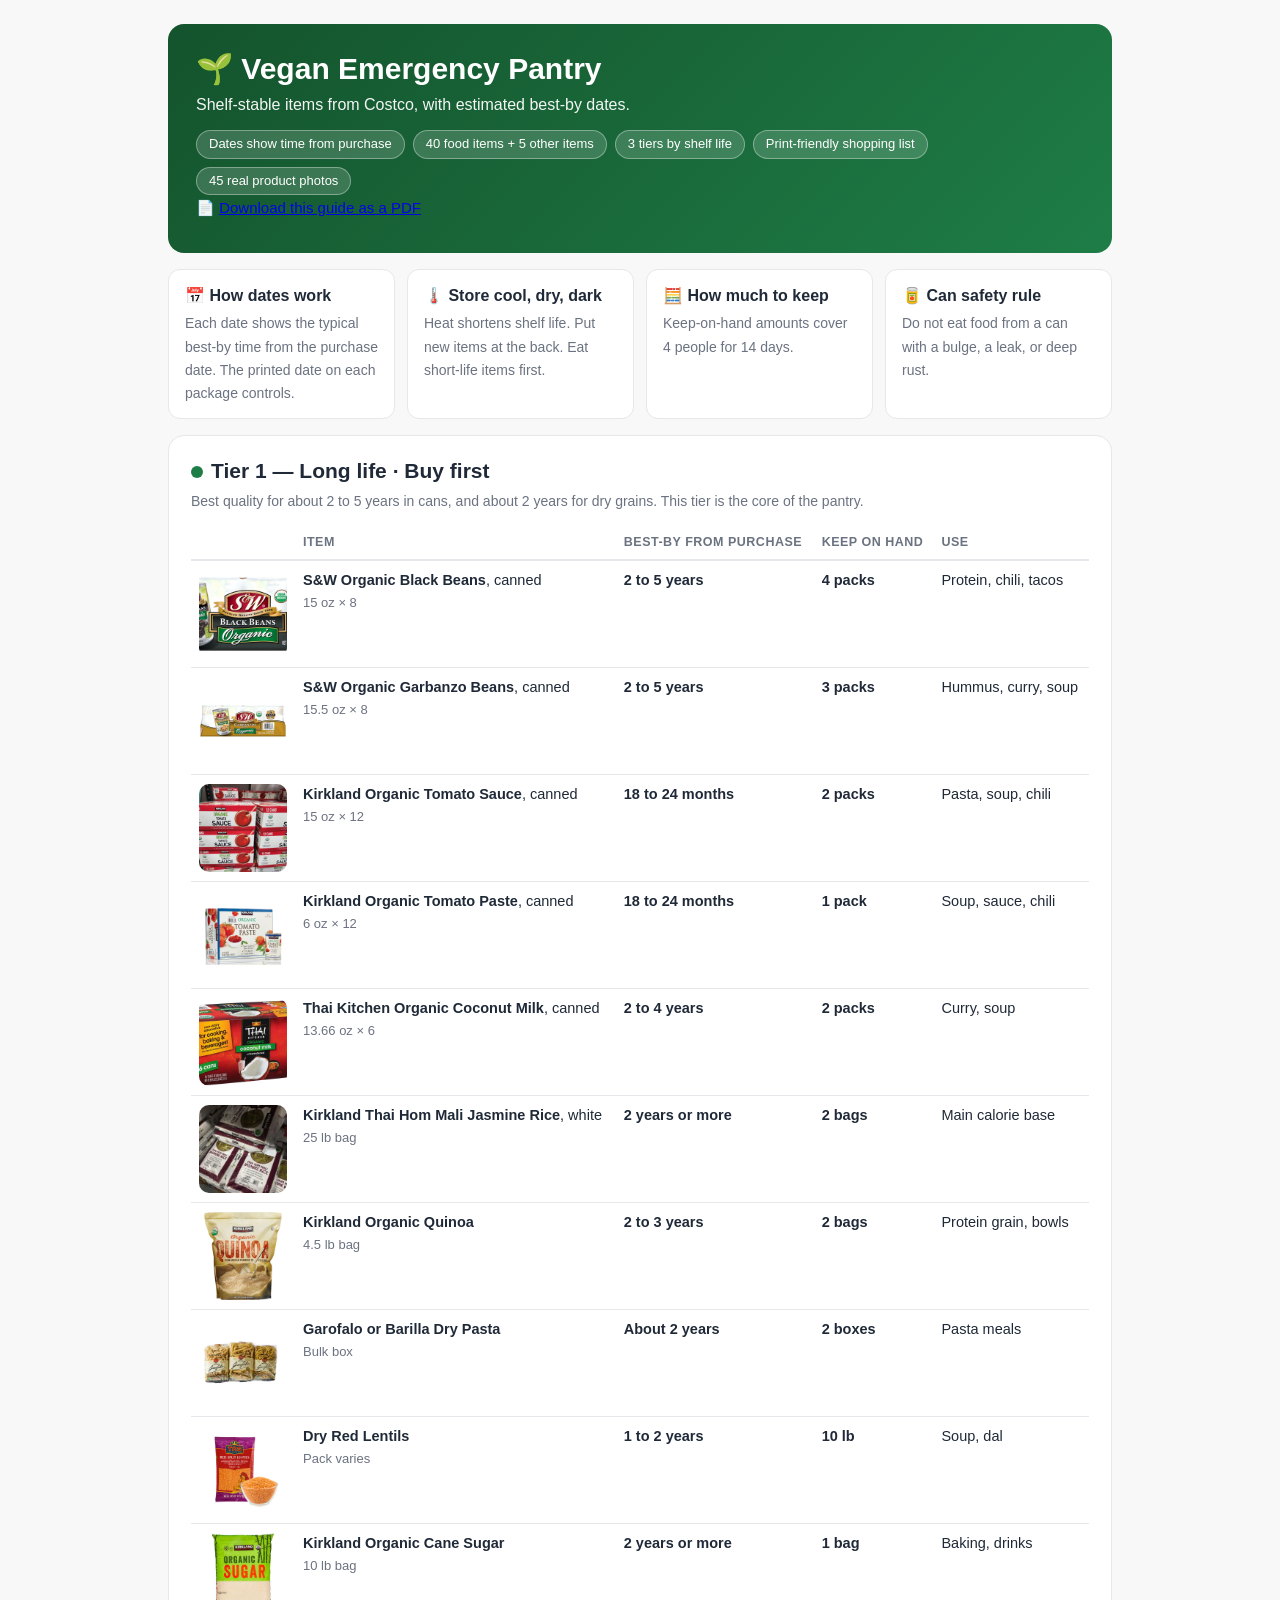
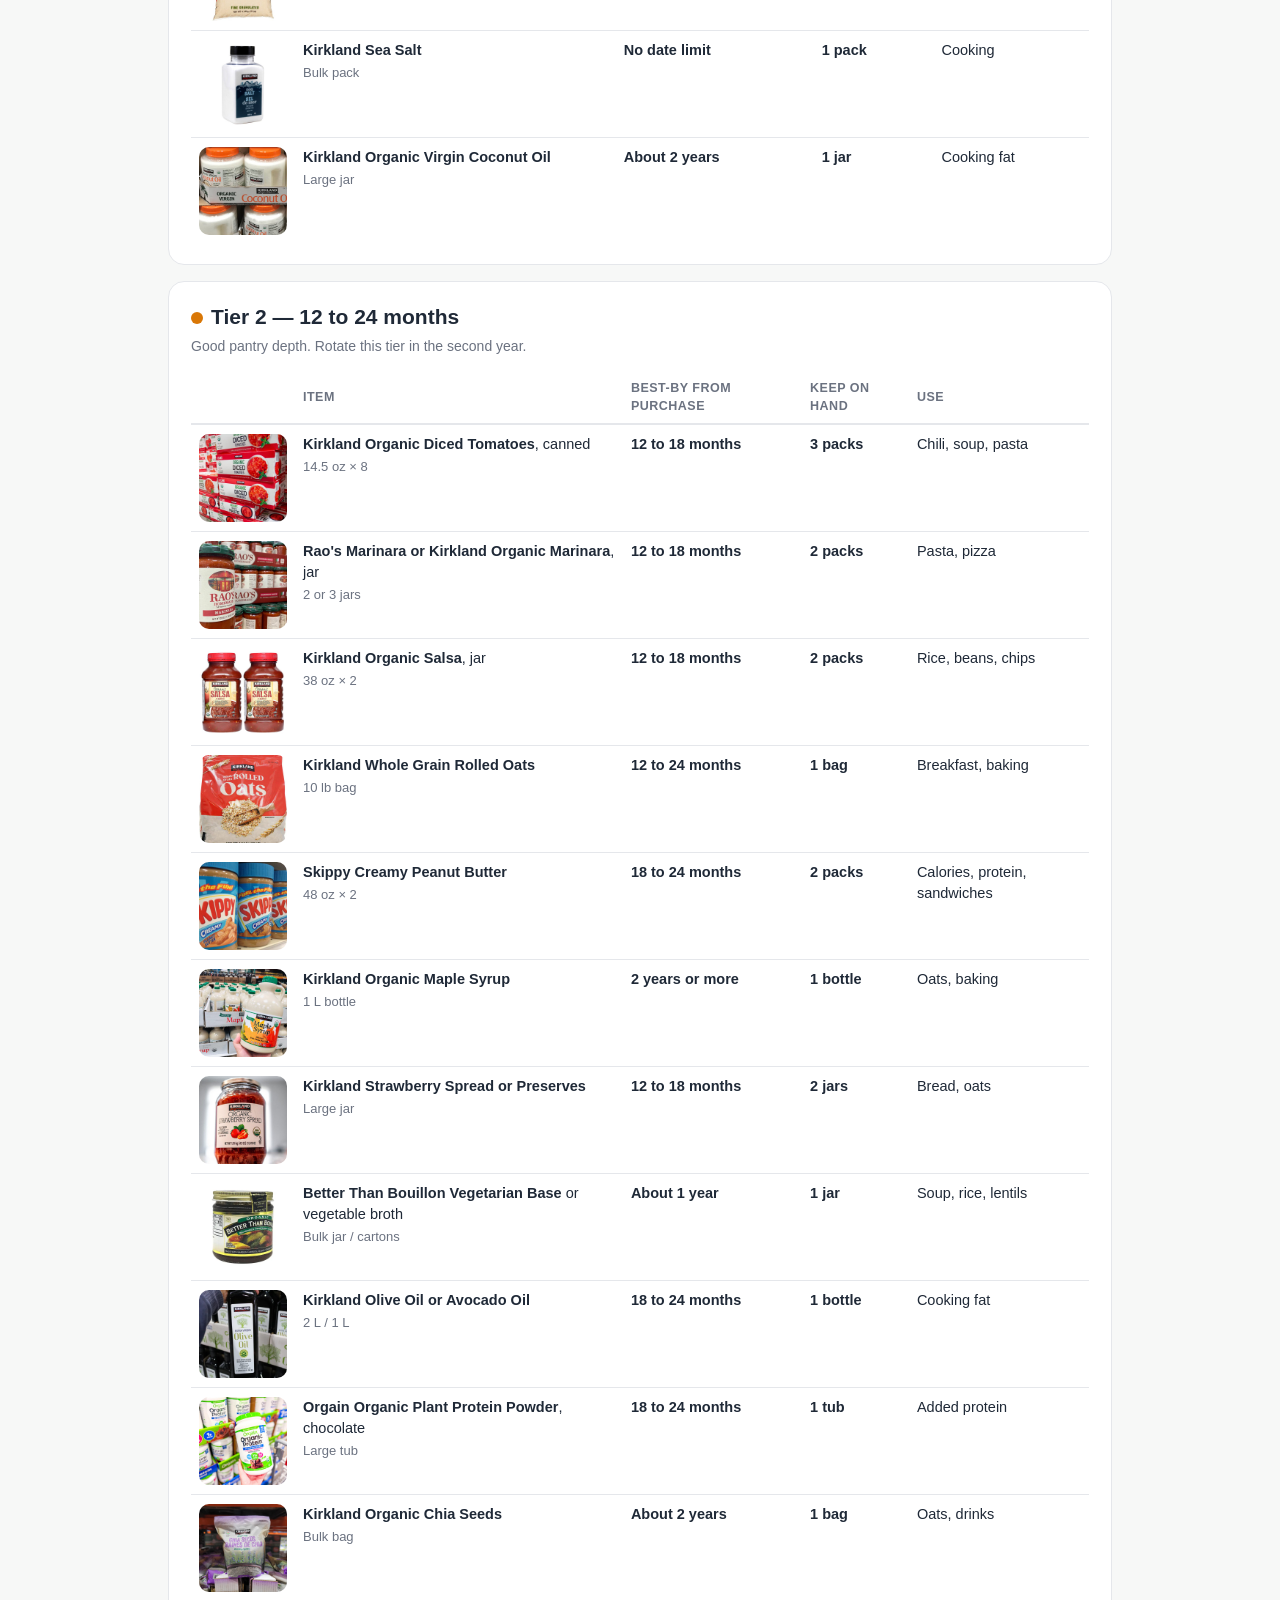
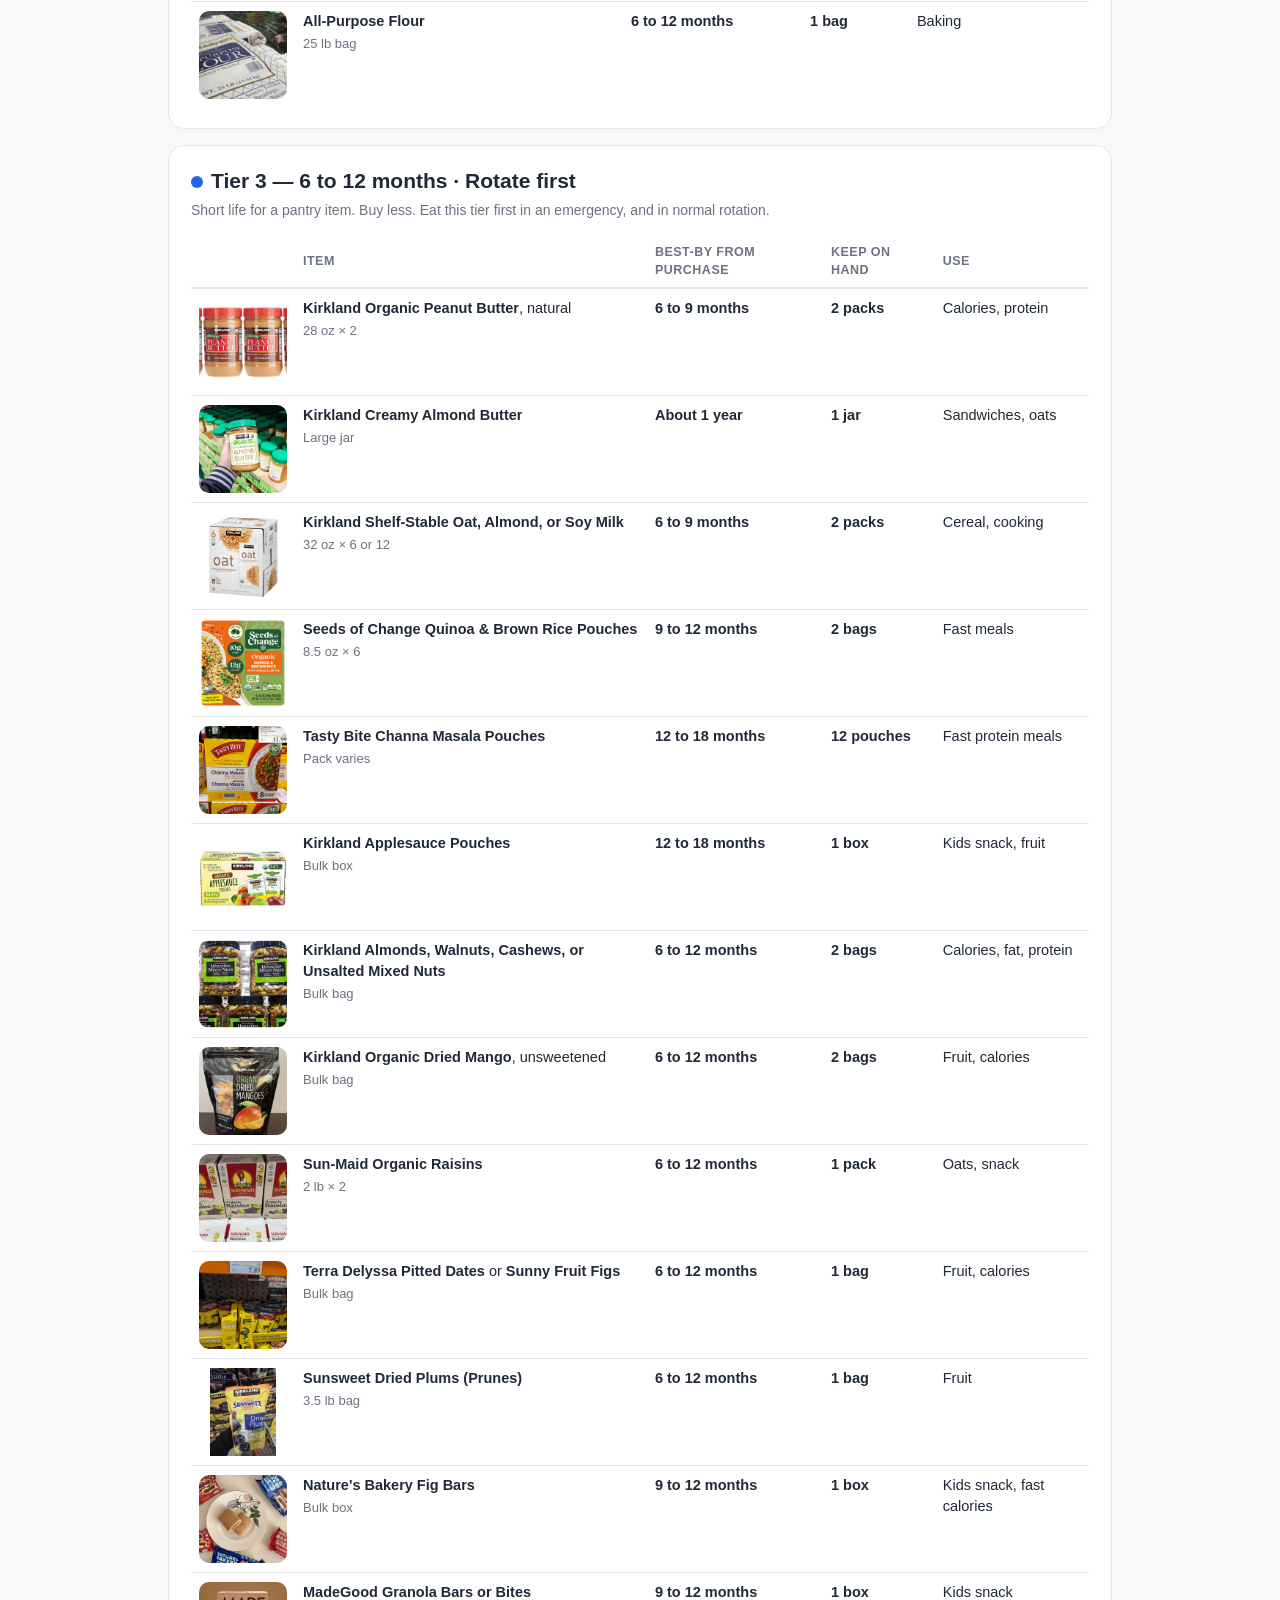
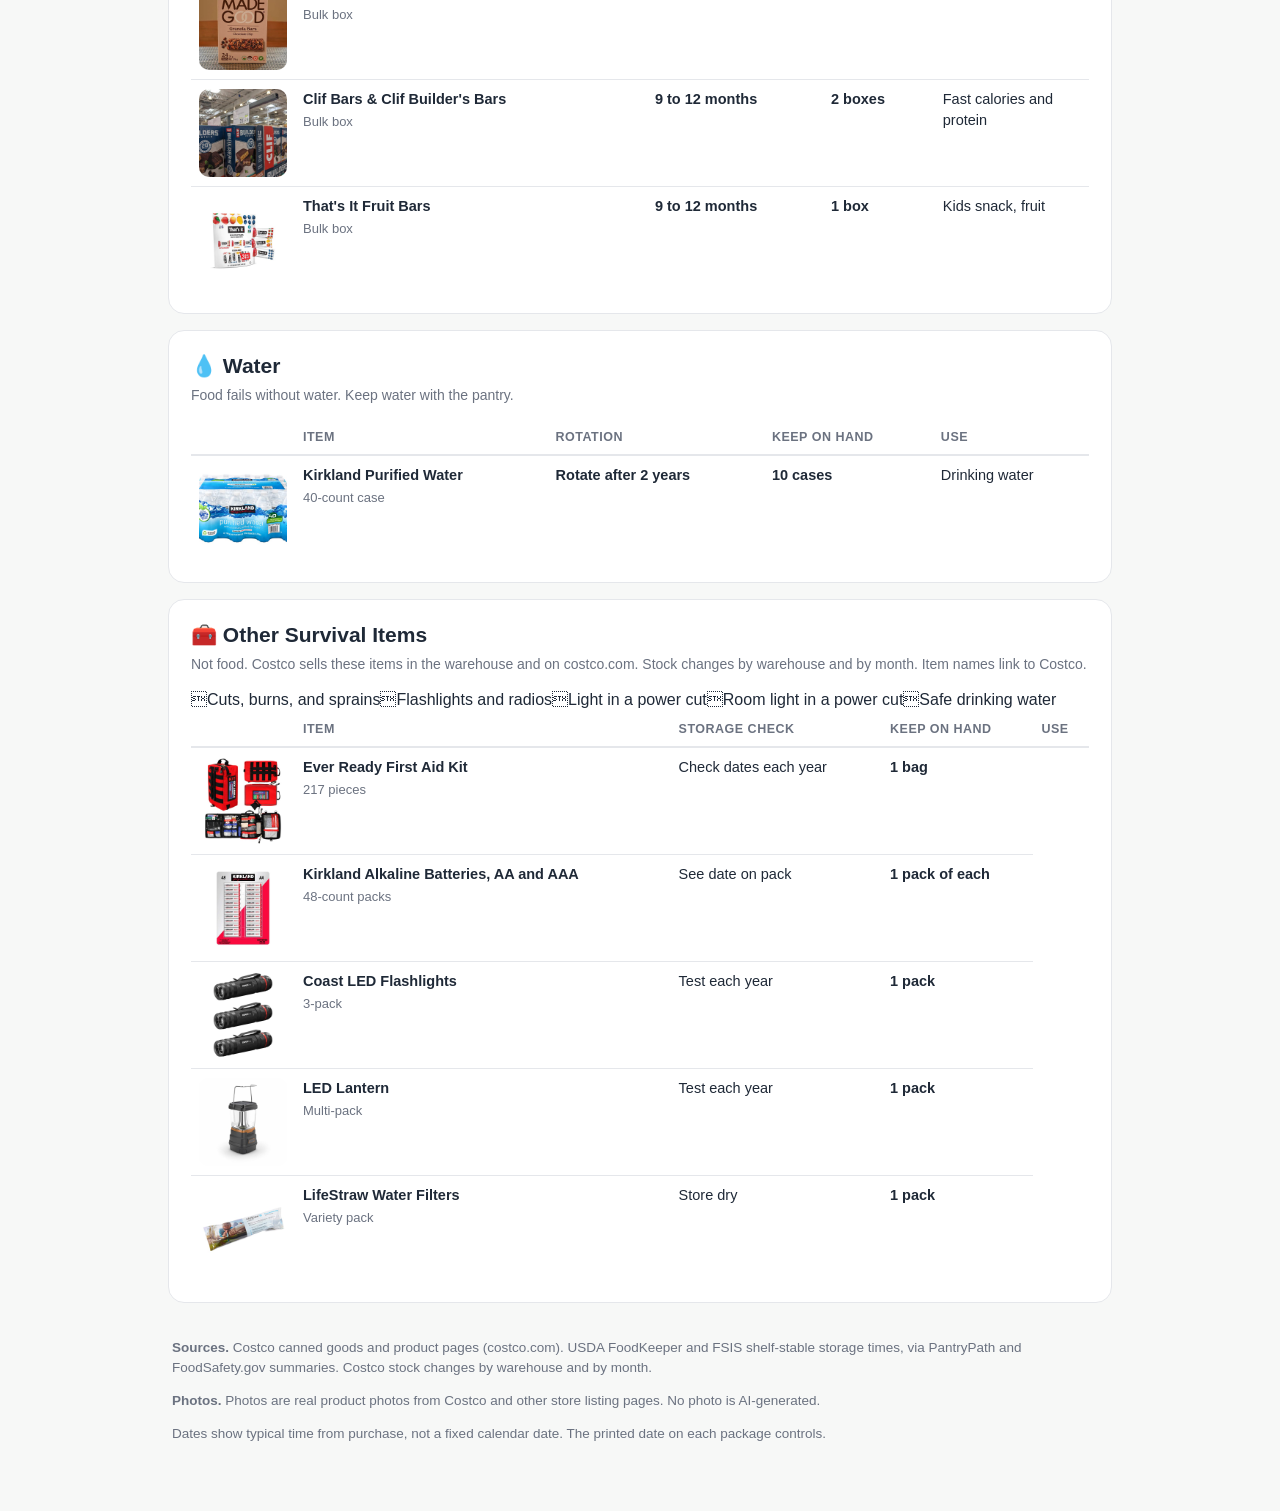
==== index.html @ 9b944af0 "Add files via upload" ====
<!doctype html>
<html lang="en">
<head>
<meta charset="utf-8">
<meta name="viewport" content="width=device-width, initial-scale=1">
<title>Vegan Emergency Pantry — Costco List</title>
<style>
  :root{--green:#1e7d46;--green-dark:#14532d;--amber:#b45309;--red:#b91c1c;--ink:#1f2937;--muted:#6b7280;--line:#e5e7eb;--bg:#f7f8f7;--card:#ffffff}
  *{box-sizing:border-box}
  body{margin:0;font-family:-apple-system,Segoe UI,Roboto,Helvetica,Arial,sans-serif;color:var(--ink);background:var(--bg);line-height:1.45}
  .wrap{max-width:980px;margin:0 auto;padding:24px 18px 48px}
  header{background:linear-gradient(135deg,var(--green-dark),var(--green));color:#fff;border-radius:16px;padding:28px 28px 22px}
  header h1{margin:0 0 6px;font-size:30px;line-height:1.15}
  header p{margin:4px 0;opacity:.95}
  .badges{display:flex;flex-wrap:wrap;gap:8px;margin-top:14px}
  .badge{background:rgba(255,255,255,.16);border:1px solid rgba(255,255,255,.35);color:#fff;border-radius:999px;padding:4px 12px;font-size:13px}
  .rules{display:grid;grid-template-columns:repeat(auto-fit,minmax(210px,1fr));gap:12px;margin:16px 0}
  .rule{background:var(--card);border:1px solid var(--line);border-radius:12px;padding:14px 16px}
  .rule b{display:block;margin-bottom:4px}
  .rule span{color:var(--muted);font-size:14px}
  section{background:var(--card);border:1px solid var(--line);border-radius:16px;padding:20px 22px;margin:16px 0}
  h2{margin:0 0 4px;font-size:21px}
  h2 .dot{display:inline-block;width:12px;height:12px;border-radius:50%;margin-right:8px}
  .t1 .dot{background:var(--green)} .t2 .dot{background:#d97706} .t3 .dot{background:#2563eb} .warn .dot{background:var(--red)}
  .sub{color:var(--muted);margin:0 0 14px;font-size:14px}
  table{width:100%;border-collapse:collapse;font-size:14.5px}
  th{text-align:left;color:var(--muted);font-size:12.5px;text-transform:uppercase;letter-spacing:.04em;padding:8px 8px;border-bottom:2px solid var(--line)}
  td{padding:9px 8px;border-bottom:1px solid var(--line);vertical-align:top}
  tr:last-child td{border-bottom:none}
  td.date{white-space:nowrap;font-weight:600}
  td.pack{color:var(--muted);white-space:nowrap}
  td.photo{width:96px}
  td.photo img{width:88px;height:88px;object-fit:cover;border-radius:10px;display:block}
  td a{color:inherit;text-decoration:none}
  td a:hover{text-decoration:underline}
  td.keep{font-weight:600;white-space:nowrap}
  .size{display:block;color:var(--muted);font-size:13px;margin-top:3px}
  .own{display:inline-block;background:#dcfce7;color:var(--green-dark);border-radius:999px;padding:1px 8px;font-size:12px;font-weight:600;margin-left:6px;white-space:nowrap}
  .note{color:var(--muted);font-size:13px;display:block;margin-top:2px}
  .grid2{display:grid;grid-template-columns:repeat(auto-fit,minmax(260px,1fr));gap:8px 24px}
  .grid2 div{padding:7px 0;border-bottom:1px solid var(--line)}
  .grid2 b{font-weight:600}
  .grid2 span{color:var(--muted);display:block;font-size:13.5px}
  footer{color:var(--muted);font-size:13.5px;padding:6px 4px}
  footer a{color:var(--green-dark)}
  @media print{body{background:#fff}.wrap{padding:0}section,header,.rule{break-inside:avoid;border-radius:0}}
</style>
</head>
<body>
<div class="wrap">
<header>
  <h1>🌱 Vegan Emergency Pantry</h1>
  <p>Shelf-stable items from Costco, with estimated best-by dates.</p>
  <div class="badges">
    <span class="badge">Dates show time from purchase</span>
    <span class="badge">40 food items + 5 other items</span>
    <span class="badge">3 tiers by shelf life</span>
    <span class="badge">Print-friendly shopping list</span>
    <span class="badge">45 real product photos</span>
  </div>
<p class="pdfdl" style="margin:2px 0 12px;font-size:15px">📄 <a href="vegan-costco-pantry.pdf">Download this guide as a PDF</a></p>
</header>

<div class="rules">
  <div class="rule"><b>📅 How dates work</b><span>Each date shows the typical best-by time from the purchase date. The printed date on each package controls.</span></div>
  <div class="rule"><b>🌡️ Store cool, dry, dark</b><span>Heat shortens shelf life. Put new items at the back. Eat short-life items first.</span></div>
  <div class="rule"><b>🧮 How much to keep</b><span>Keep-on-hand amounts cover 4 people for 14 days.</span></div>
  <div class="rule"><b>🥫 Can safety rule</b><span>Do not eat food from a can with a bulge, a leak, or deep rust.</span></div>
</div>

<section class="t1">
  <h2><span class="dot"></span>Tier 1 — Long life · Buy first</h2>
  <p class="sub">Best quality for about 2 to 5 years in cans, and about 2 years for dry grains. This tier is the core of the pantry.</p>
  <table>
    <tr><th></th><th>Item</th><th>Best-by from purchase</th><th>Keep on hand</th><th>Use</th></tr>
    <tr><td class="photo"><img src="[data-uri]" alt="S&amp;W Organic Black Beans product photo" ></td><td><b><a href="https://www.costco.com/CatalogSearch?dept=All&keyword=S%26W+Organic+Black+Beans" target="_blank" rel="noopener">S&amp;W Organic Black Beans</a></b>, canned<span class="size">15 oz × 8</span></td><td class="date">2 to 5 years</td><td class="keep">4 packs</td><td>Protein, chili, tacos</td></tr>
    <tr><td class="photo"><img src="[data-uri]" alt="S&amp;W Organic Garbanzo Beans product photo" ></td><td><b><a href="https://www.costco.com/CatalogSearch?dept=All&keyword=S%26W+Organic+Garbanzo+Beans" target="_blank" rel="noopener">S&amp;W Organic Garbanzo Beans</a></b>, canned<span class="size">15.5 oz × 8</span></td><td class="date">2 to 5 years</td><td class="keep">3 packs</td><td>Hummus, curry, soup</td></tr>
    <tr><td class="photo"><img src="[data-uri]" alt="Kirkland Organic Tomato Sauce product photo" ></td><td><b><a href="https://www.costco.com/CatalogSearch?dept=All&keyword=Kirkland+Organic+Tomato+Sauce" target="_blank" rel="noopener">Kirkland Organic Tomato Sauce</a></b>, canned<span class="size">15 oz × 12</span></td><td class="date">18 to 24 months</td><td class="keep">2 packs</td><td>Pasta, soup, chili</td></tr>
    <tr><td class="photo"><img src="[data-uri]" alt="Kirkland Organic Tomato Paste product photo" ></td><td><b><a href="https://www.costco.com/CatalogSearch?dept=All&keyword=Kirkland+Organic+Tomato+Paste" target="_blank" rel="noopener">Kirkland Organic Tomato Paste</a></b>, canned<span class="size">6 oz × 12</span></td><td class="date">18 to 24 months</td><td class="keep">1 pack</td><td>Soup, sauce, chili</td></tr>
    <tr><td class="photo"><img src="[data-uri]" alt="Thai Kitchen Organic Coconut Milk product photo" ></td><td><b><a href="https://www.costco.com/CatalogSearch?dept=All&keyword=Thai+Kitchen+Organic+Coconut+Milk" target="_blank" rel="noopener">Thai Kitchen Organic Coconut Milk</a></b>, canned<span class="size">13.66 oz × 6</span></td><td class="date">2 to 4 years</td><td class="keep">2 packs</td><td>Curry, soup</td></tr>
    <tr><td class="photo"><img src="[data-uri]" alt="Kirkland Thai Hom Mali Jasmine Rice product photo" ></td><td><b><a href="https://www.costco.com/CatalogSearch?dept=All&keyword=Kirkland+Thai+Hom+Mali+Jasmine+Rice" target="_blank" rel="noopener">Kirkland Thai Hom Mali Jasmine Rice</a></b>, white<span class="size">25 lb bag</span></td><td class="date">2 years or more</td><td class="keep">2 bags</td><td>Main calorie base</td></tr>
    <tr><td class="photo"><img src="[data-uri]" alt="Kirkland Organic Quinoa product photo" ></td><td><b><a href="https://www.costco.com/CatalogSearch?dept=All&keyword=Kirkland+Organic+Quinoa" target="_blank" rel="noopener">Kirkland Organic Quinoa</a></b><span class="size">4.5 lb bag</span></td><td class="date">2 to 3 years</td><td class="keep">2 bags</td><td>Protein grain, bowls</td></tr>
    <tr><td class="photo"><img src="[data-uri]" alt="Garofalo or Barilla Dry Pasta product photo" ></td><td><b><a href="https://www.costco.com/CatalogSearch?dept=All&keyword=Garofalo+or+Barilla+Dry+Pasta" target="_blank" rel="noopener">Garofalo or Barilla Dry Pasta</a></b><span class="size">Bulk box</span></td><td class="date">About 2 years</td><td class="keep">2 boxes</td><td>Pasta meals</td></tr>
    <tr><td class="photo"><img src="[data-uri]" alt="Dry Red Lentils product photo"></td><td><b><a href="https://www.costco.com/CatalogSearch?dept=All&keyword=Dry+Red+Lentils" target="_blank" rel="noopener">Dry Red Lentils</a></b><span class="size">Pack varies</span></td><td class="date">1 to 2 years</td><td class="keep">10 lb</td><td>Soup, dal</td></tr>
    <tr><td class="photo"><img src="[data-uri]" alt="Kirkland Organic Cane Sugar product photo" ></td><td><b><a href="https://www.costco.com/CatalogSearch?dept=All&keyword=Kirkland+Organic+Cane+Sugar" target="_blank" rel="noopener">Kirkland Organic Cane Sugar</a></b><span class="size">10 lb bag</span></td><td class="date">2 years or more</td><td class="keep">1 bag</td><td>Baking, drinks</td></tr>
    <tr><td class="photo"><img src="[data-uri]" alt="Kirkland Sea Salt product photo"></td><td><b><a href="https://www.costco.com/CatalogSearch?dept=All&keyword=Kirkland+Sea+Salt" target="_blank" rel="noopener">Kirkland Sea Salt</a></b><span class="size">Bulk pack</span></td><td class="date">No date limit</td><td class="keep">1 pack</td><td>Cooking</td></tr>
    <tr><td class="photo"><img src="[data-uri]" alt="Kirkland Organic Virgin Coconut Oil product photo" ></td><td><b><a href="https://www.costco.com/CatalogSearch?dept=All&keyword=Kirkland+Organic+Virgin+Coconut+Oil" target="_blank" rel="noopener">Kirkland Organic Virgin Coconut Oil</a></b><span class="size">Large jar</span></td><td class="date">About 2 years</td><td class="keep">1 jar</td><td>Cooking fat</td></tr>
  </table>
</section>

<section class="t2">
  <h2><span class="dot"></span>Tier 2 — 12 to 24 months</h2>
  <p class="sub">Good pantry depth. Rotate this tier in the second year.</p>
  <table>
    <tr><th></th><th>Item</th><th>Best-by from purchase</th><th>Keep on hand</th><th>Use</th></tr>
    <tr><td class="photo"><img src="[data-uri]" alt="Kirkland Organic Diced Tomatoes product photo" ></td><td><b><a href="https://www.costco.com/CatalogSearch?dept=All&keyword=Kirkland+Organic+Diced+Tomatoes" target="_blank" rel="noopener">Kirkland Organic Diced Tomatoes</a></b>, canned<span class="size">14.5 oz × 8</span></td><td class="date">12 to 18 months</td><td class="keep">3 packs</td><td>Chili, soup, pasta</td></tr>
    <tr><td class="photo"><img src="[data-uri]" alt="Rao's Marinara or Kirkland Organic Marinara product photo" ></td><td><b><a href="https://www.costco.com/CatalogSearch?dept=All&keyword=Rao%27s+Marinara+or+Kirkland+Organic+Marinara" target="_blank" rel="noopener">Rao's Marinara or Kirkland Organic Marinara</a></b>, jar<span class="size">2 or 3 jars</span></td><td class="date">12 to 18 months</td><td class="keep">2 packs</td><td>Pasta, pizza</td></tr>
    <tr><td class="photo"><img src="[data-uri]" alt="Kirkland Organic Salsa product photo" ></td><td><b><a href="https://www.costco.com/CatalogSearch?dept=All&keyword=Kirkland+Organic+Salsa" target="_blank" rel="noopener">Kirkland Organic Salsa</a></b>, jar<span class="size">38 oz × 2</span></td><td class="date">12 to 18 months</td><td class="keep">2 packs</td><td>Rice, beans, chips</td></tr>
    <tr><td class="photo"><img src="[data-uri]" alt="Kirkland Whole Grain Rolled Oats product photo" ></td><td><b><a href="https://www.costco.com/CatalogSearch?dept=All&keyword=Kirkland+Whole+Grain+Rolled+Oats" target="_blank" rel="noopener">Kirkland Whole Grain Rolled Oats</a></b><span class="size">10 lb bag</span></td><td class="date">12 to 24 months</td><td class="keep">1 bag</td><td>Breakfast, baking</td></tr>
    <tr><td class="photo"><img src="[data-uri]" alt="Skippy Creamy Peanut Butter product photo" ></td><td><b><a href="https://www.costco.com/CatalogSearch?dept=All&keyword=Skippy+Creamy+Peanut+Butter" target="_blank" rel="noopener">Skippy Creamy Peanut Butter</a></b><span class="size">48 oz × 2</span></td><td class="date">18 to 24 months</td><td class="keep">2 packs</td><td>Calories, protein, sandwiches</td></tr>
    <tr><td class="photo"><img src="[data-uri]" alt="Kirkland Organic Maple Syrup product photo" ></td><td><b><a href="https://www.costco.com/CatalogSearch?dept=All&keyword=Kirkland+Organic+Maple+Syrup" target="_blank" rel="noopener">Kirkland Organic Maple Syrup</a></b><span class="size">1 L bottle</span></td><td class="date">2 years or more</td><td class="keep">1 bottle</td><td>Oats, baking</td></tr>
    <tr><td class="photo"><img src="[data-uri]" alt="Kirkland Strawberry Spread or Preserves product photo" ></td><td><b><a href="https://www.costco.com/CatalogSearch?dept=All&keyword=Kirkland+Strawberry+Spread+or+Preserves" target="_blank" rel="noopener">Kirkland Strawberry Spread or Preserves</a></b><span class="size">Large jar</span></td><td class="date">12 to 18 months</td><td class="keep">2 jars</td><td>Bread, oats</td></tr>
    <tr><td class="photo"><img src="[data-uri]" alt="Better Than Bouillon Vegetable Base product photo"></td><td><b><a href="https://www.costco.com/CatalogSearch?dept=All&keyword=Better+Than+Bouillon+Vegetarian+Base" target="_blank" rel="noopener">Better Than Bouillon Vegetarian Base</a></b> or vegetable broth<span class="size">Bulk jar / cartons</span></td><td class="date">About 1 year</td><td class="keep">1 jar</td><td>Soup, rice, lentils</td></tr>
    <tr><td class="photo"><img src="[data-uri]" alt="Kirkland Olive Oil or Avocado Oil product photo" ></td><td><b><a href="https://www.costco.com/CatalogSearch?dept=All&keyword=Kirkland+Olive+Oil+or+Avocado+Oil" target="_blank" rel="noopener">Kirkland Olive Oil or Avocado Oil</a></b><span class="size">2 L / 1 L</span></td><td class="date">18 to 24 months</td><td class="keep">1 bottle</td><td>Cooking fat</td></tr>
    <tr><td class="photo"><img src="[data-uri]" alt="Orgain Organic Plant Protein Powder product photo" ></td><td><b><a href="https://www.costco.com/CatalogSearch?dept=All&keyword=Orgain+Organic+Plant+Protein+Powder" target="_blank" rel="noopener">Orgain Organic Plant Protein Powder</a></b>, chocolate<span class="size">Large tub</span></td><td class="date">18 to 24 months</td><td class="keep">1 tub</td><td>Added protein</td></tr>
    <tr><td class="photo"><img src="[data-uri]" alt="Kirkland Organic Chia Seeds product photo" ></td><td><b><a href="https://www.costco.com/CatalogSearch?dept=All&keyword=Kirkland+Organic+Chia+Seeds" target="_blank" rel="noopener">Kirkland Organic Chia Seeds</a></b><span class="size">Bulk bag</span></td><td class="date">About 2 years</td><td class="keep">1 bag</td><td>Oats, drinks</td></tr>
    <tr><td class="photo"><img src="[data-uri]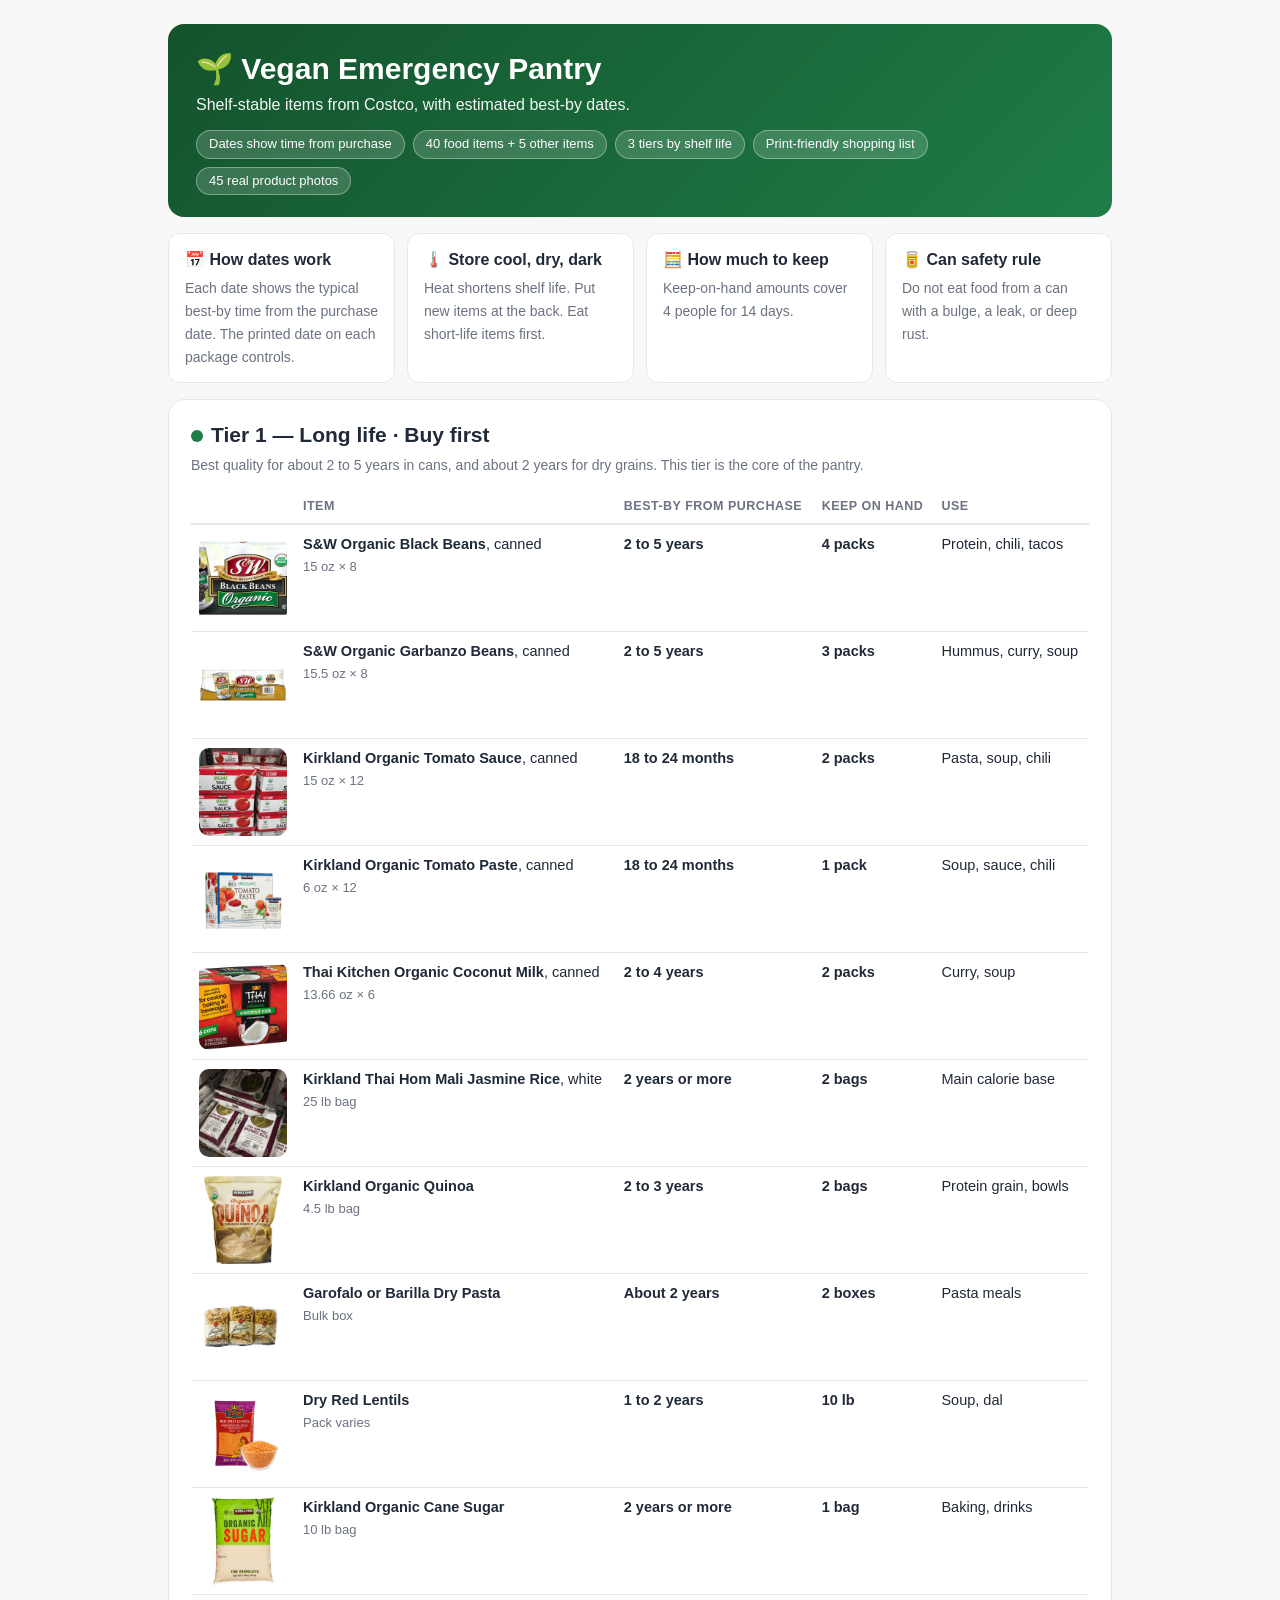
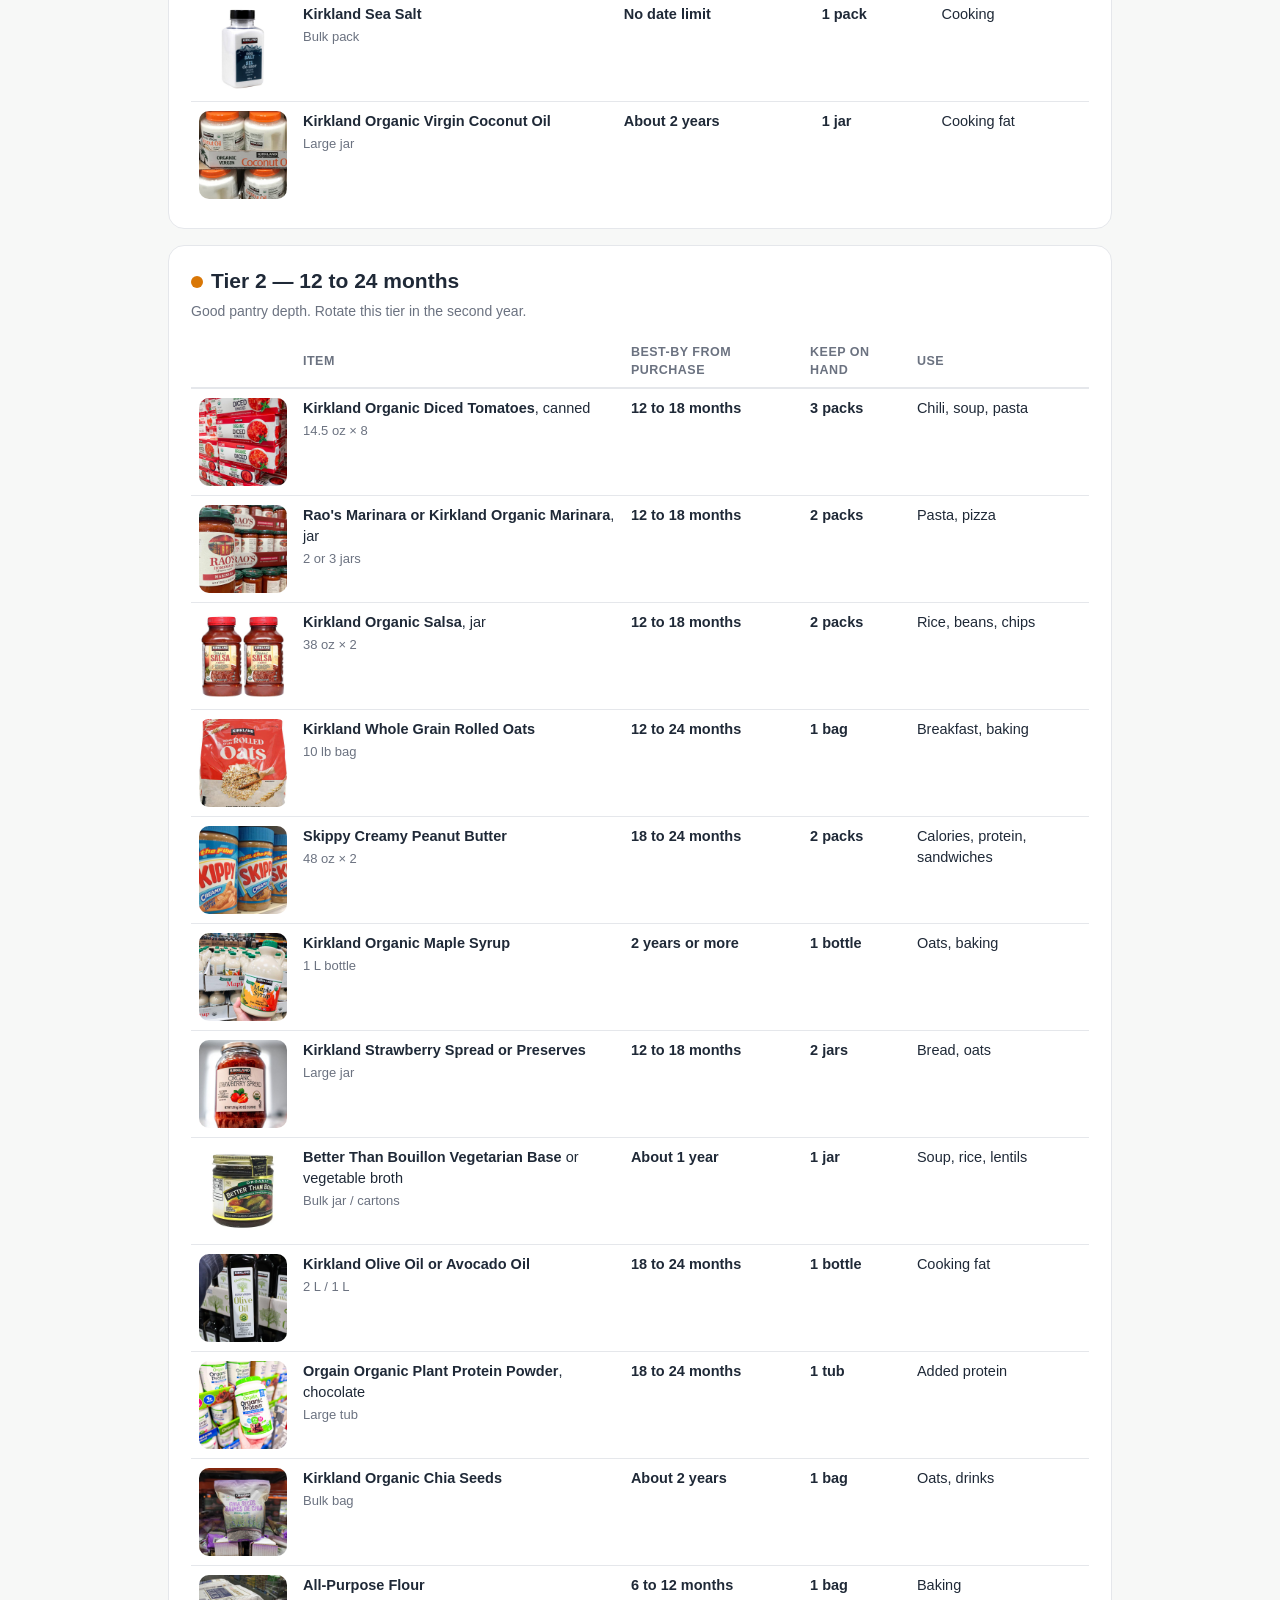
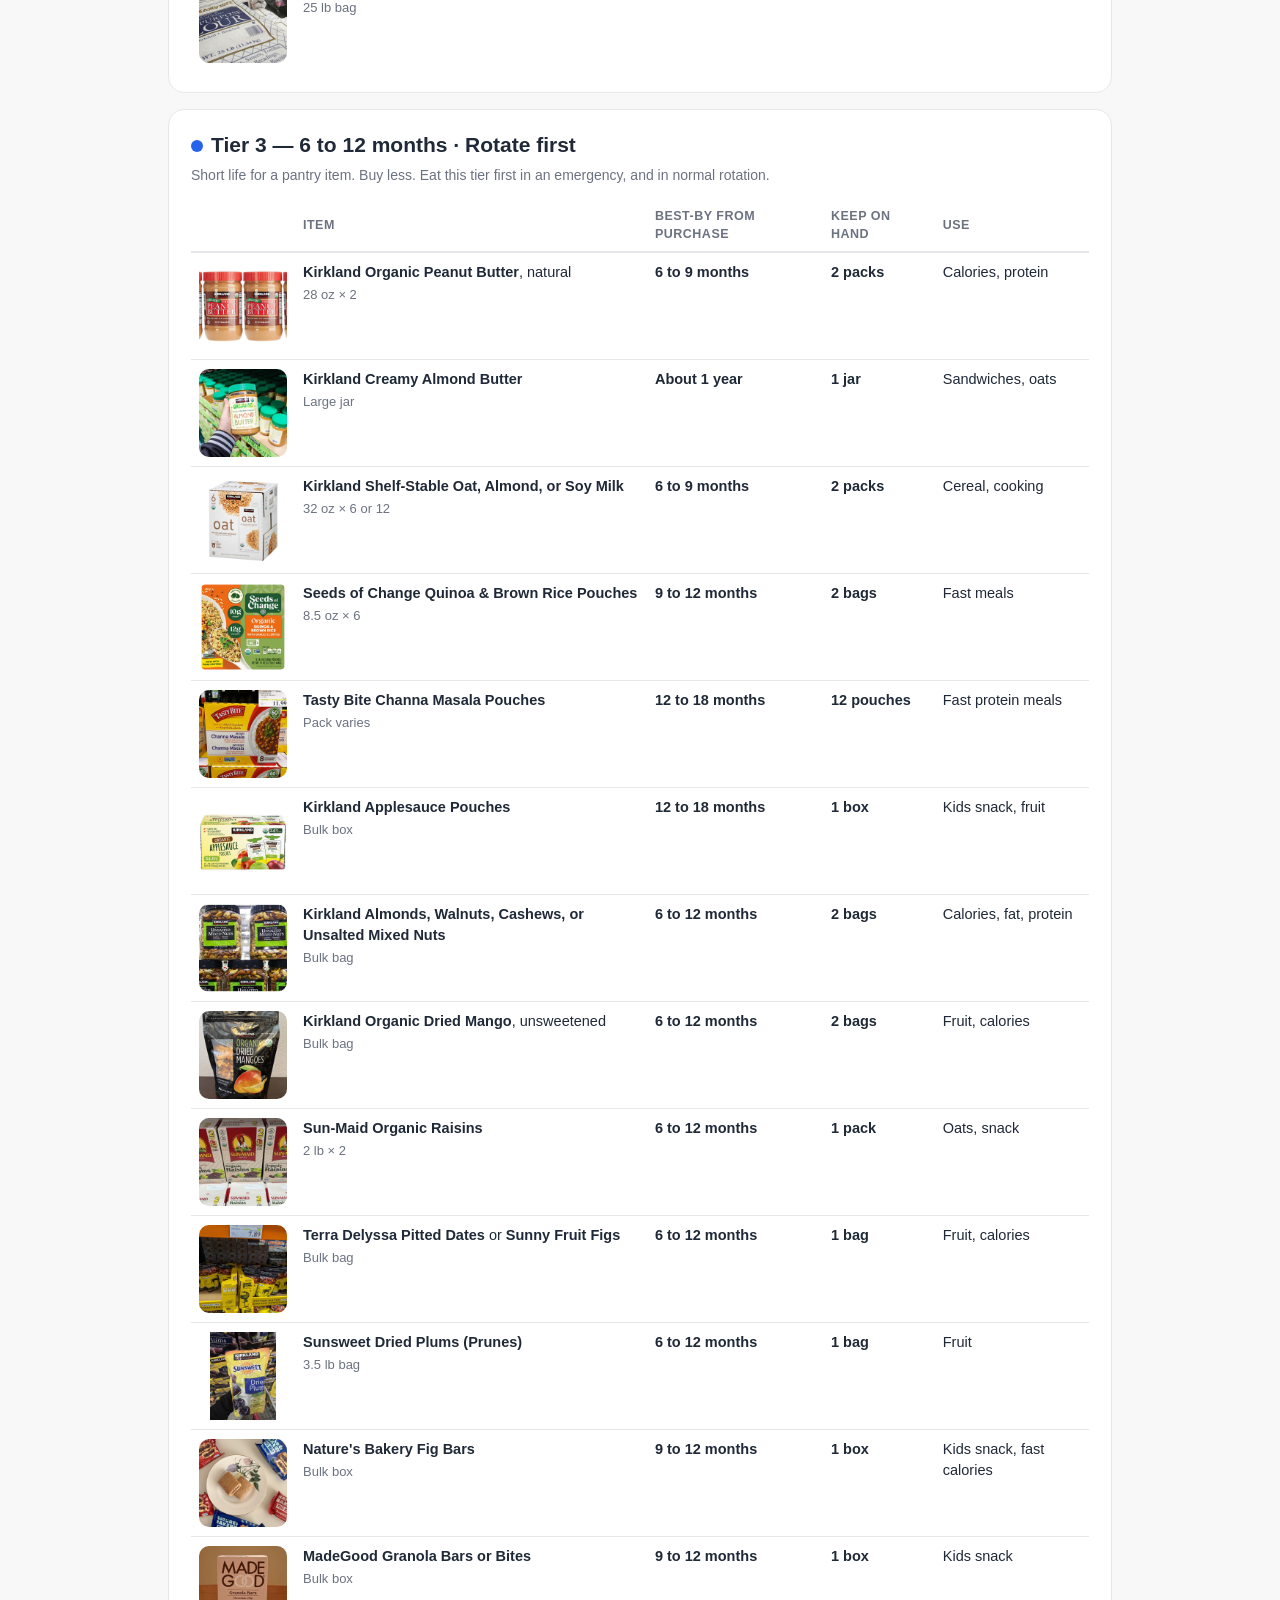
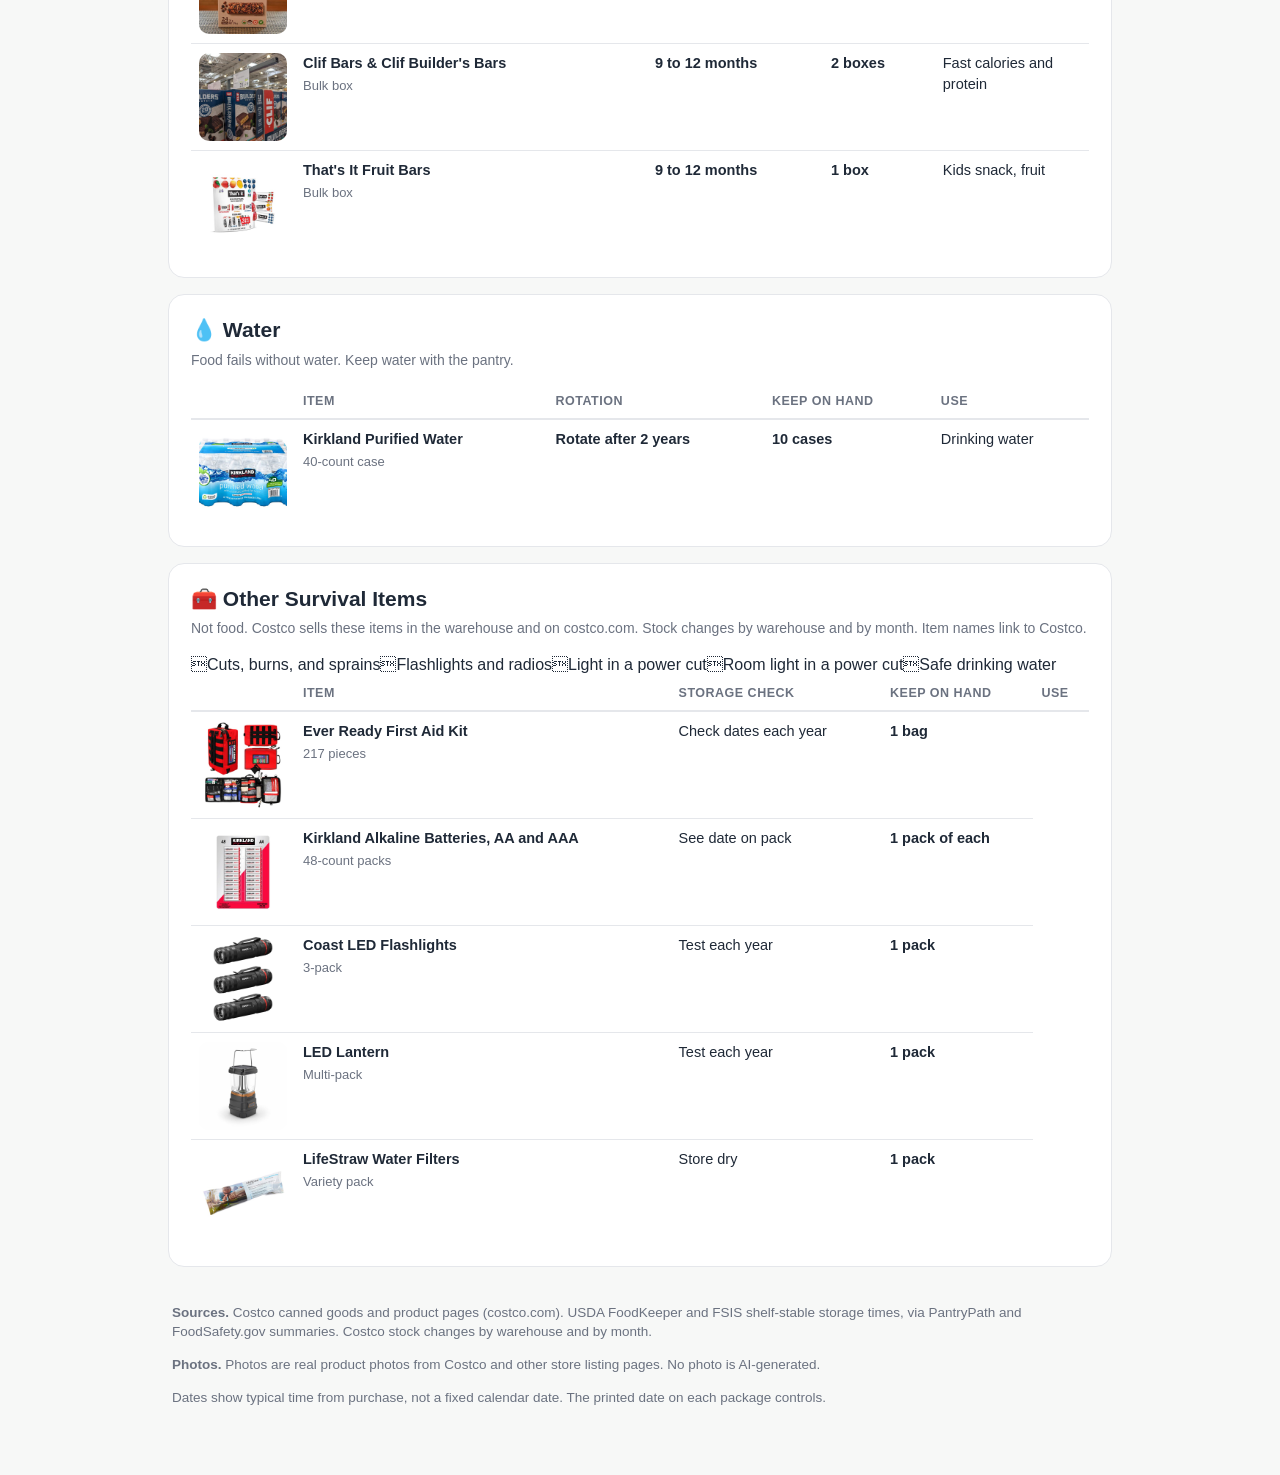
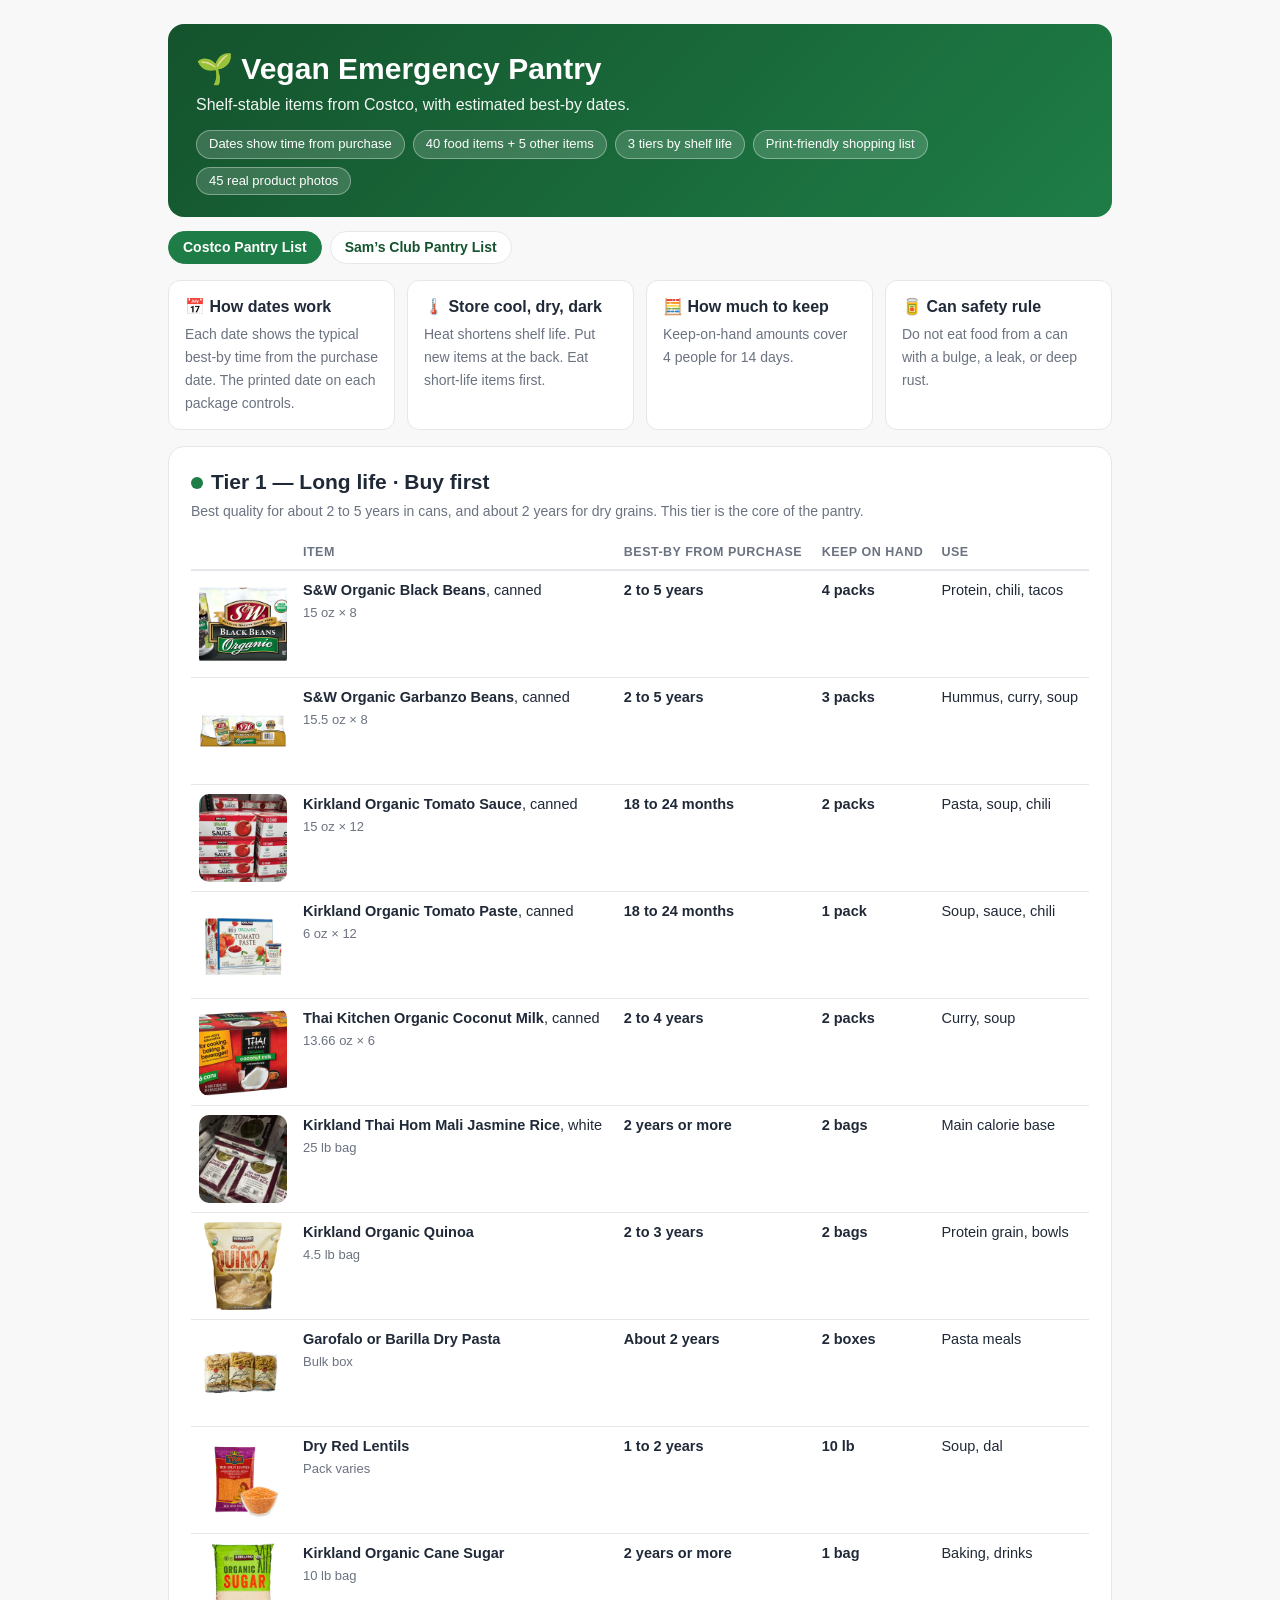
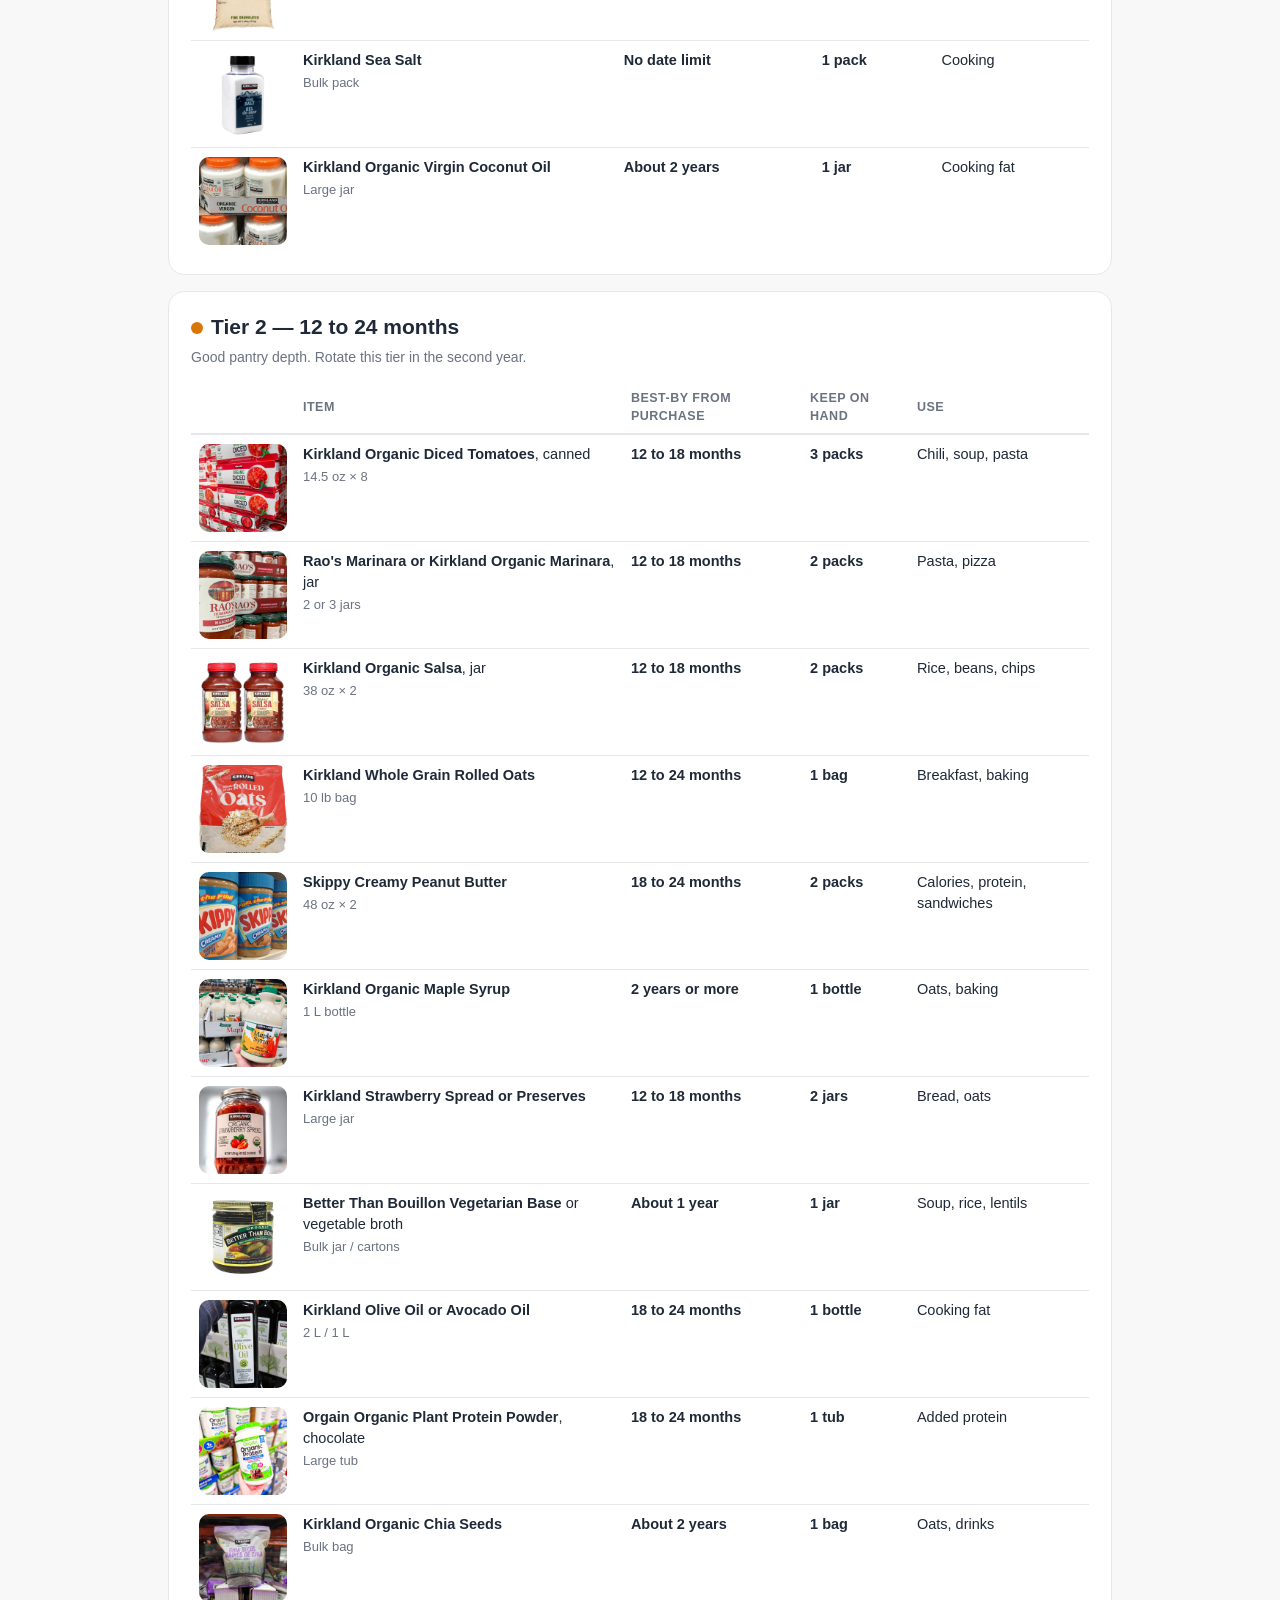
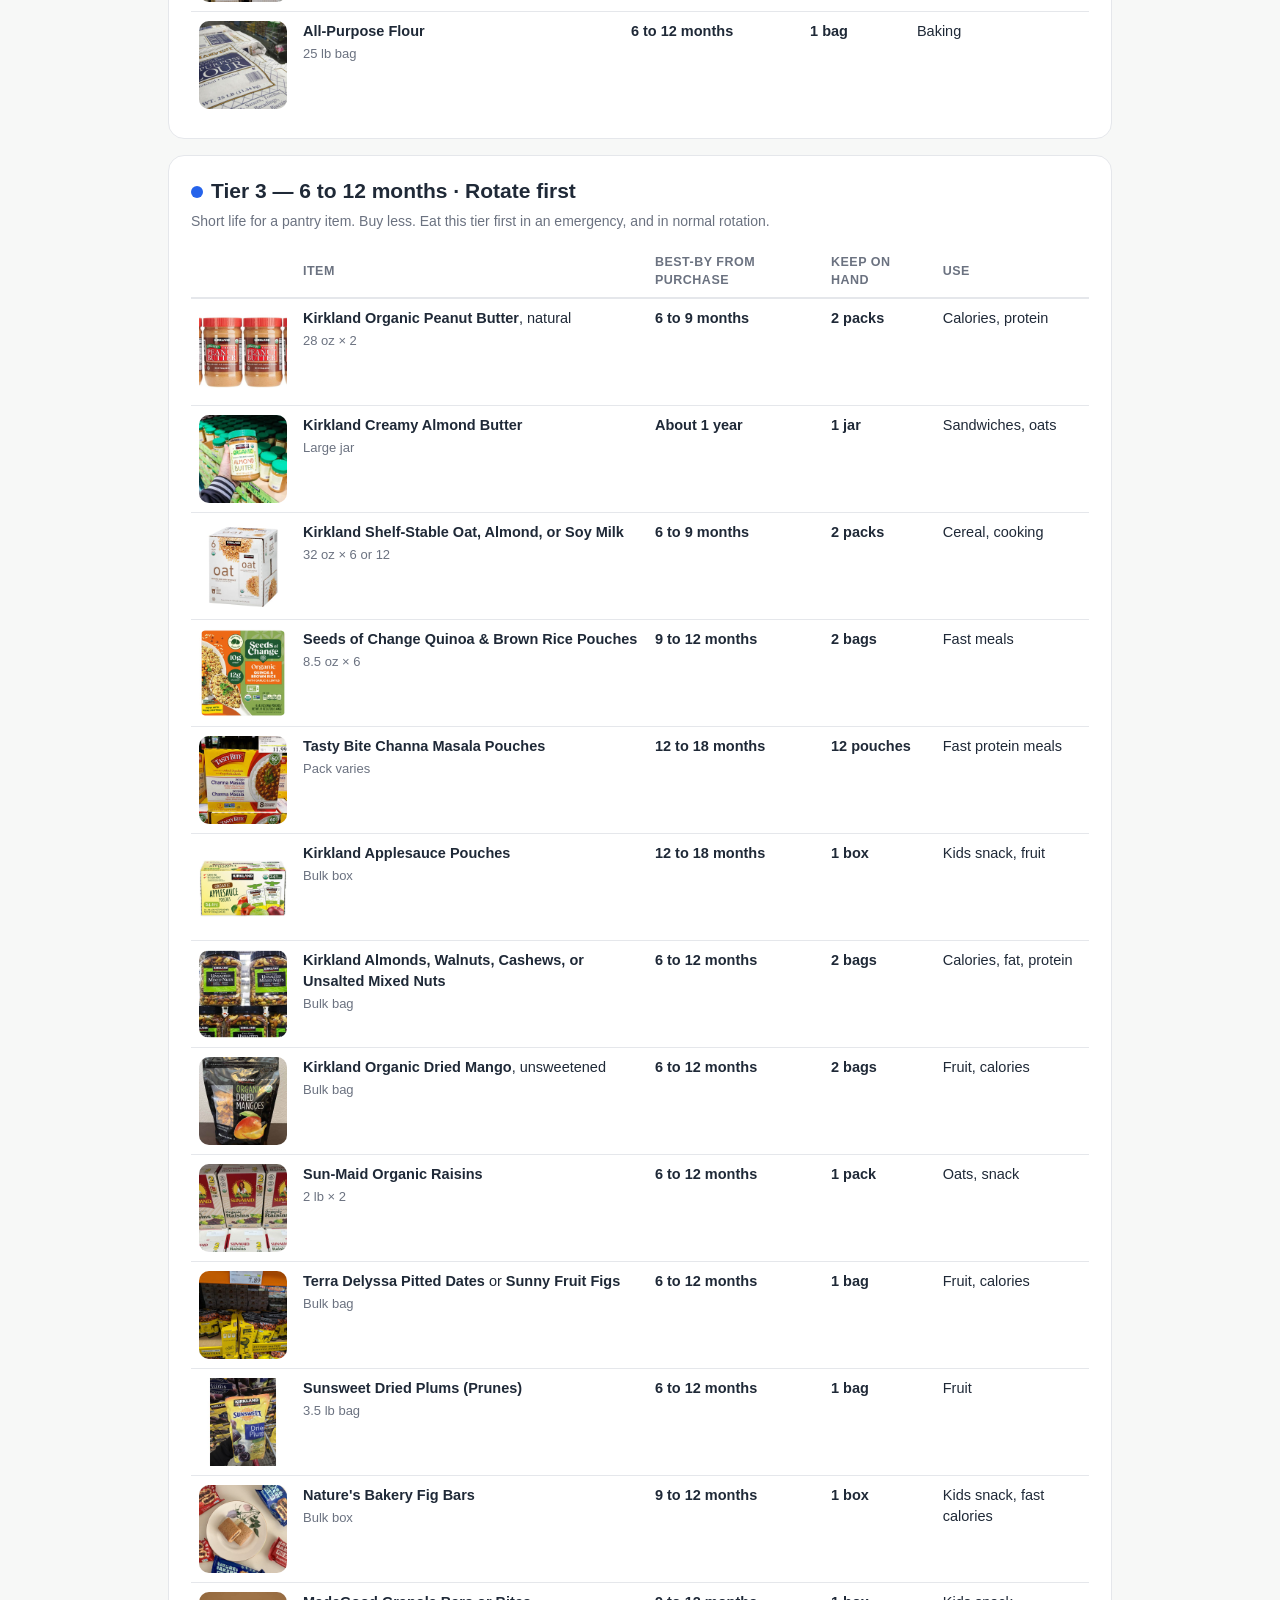
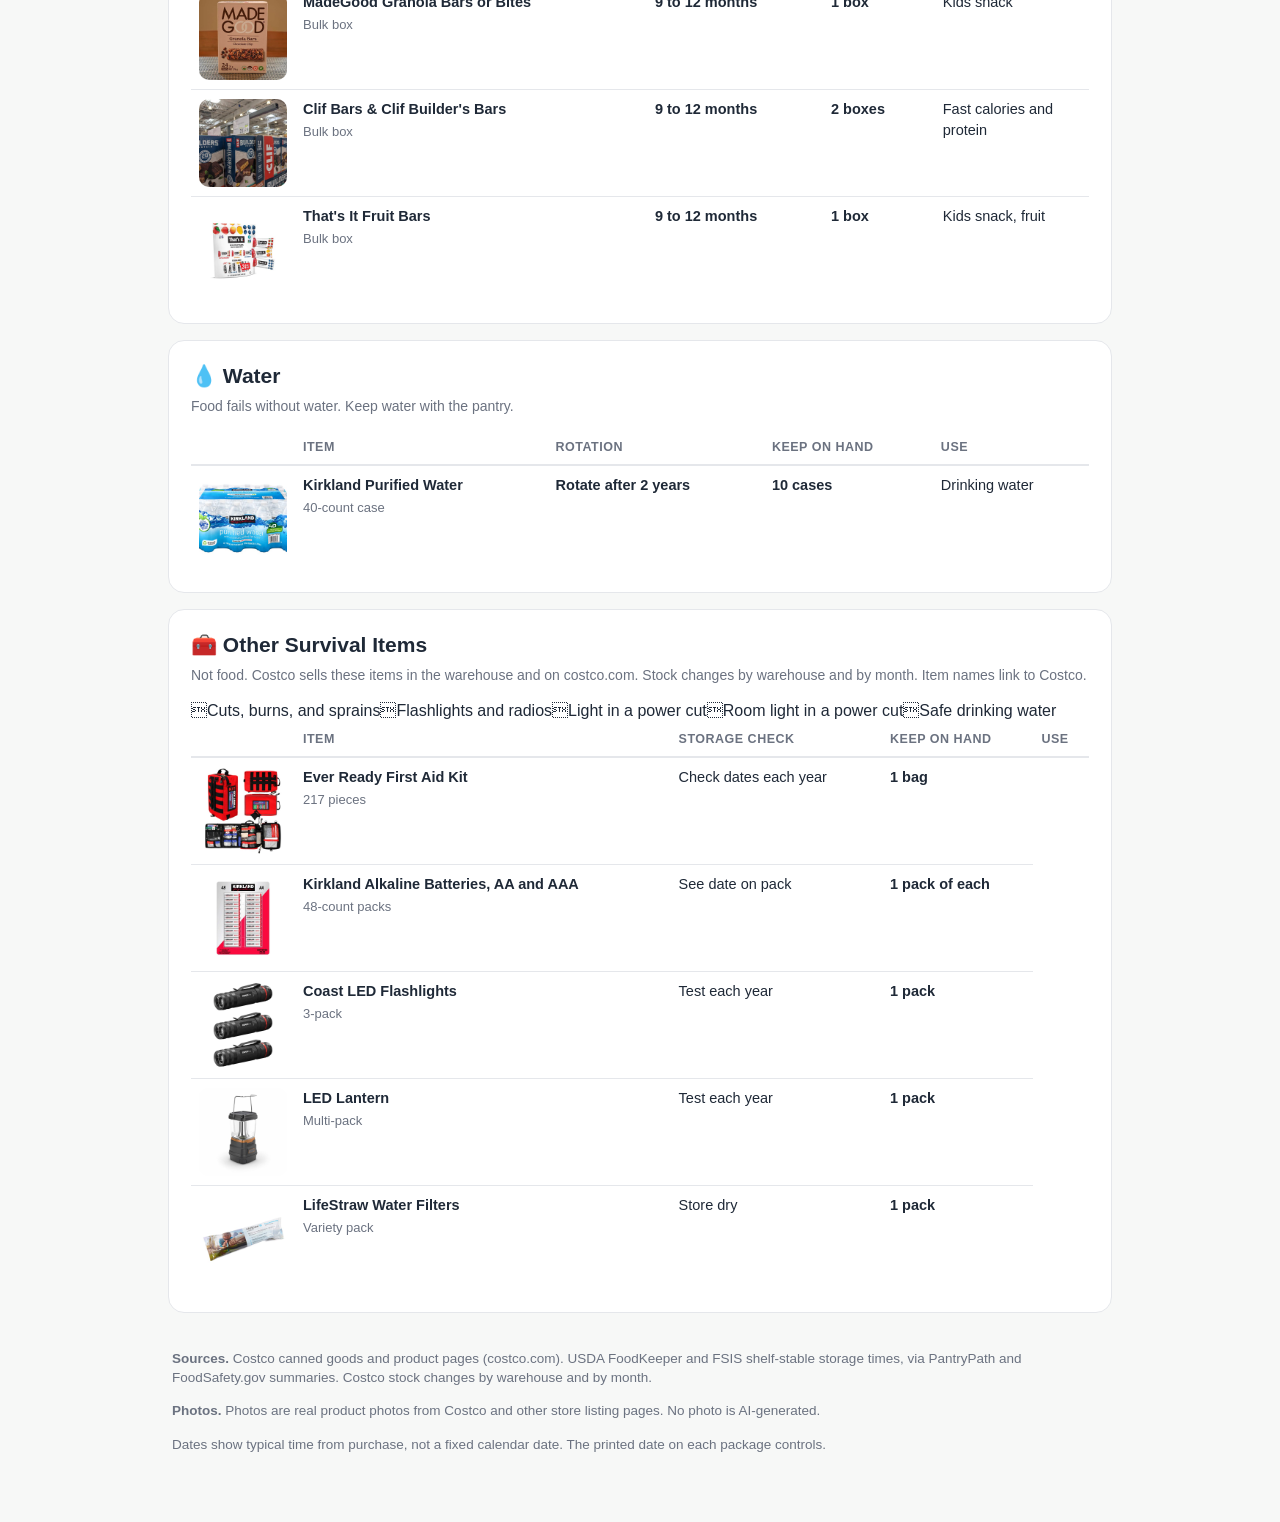
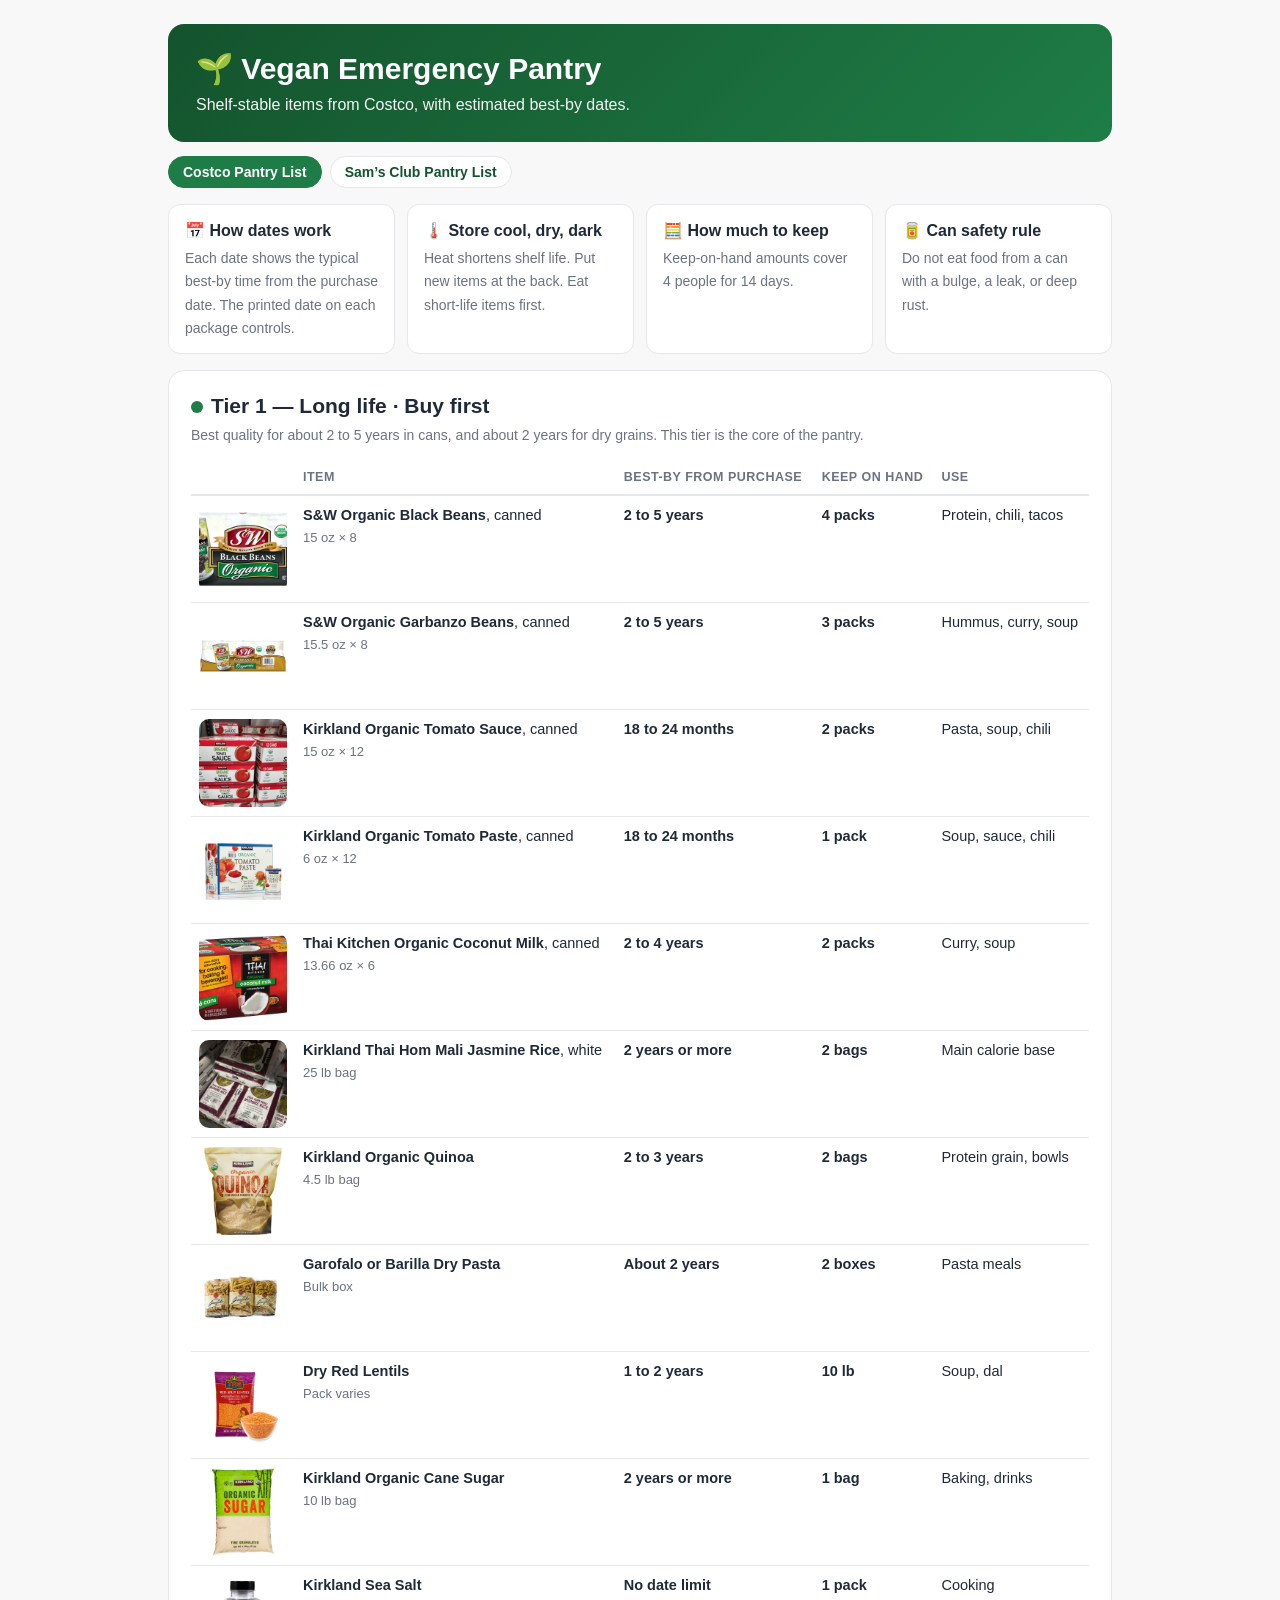
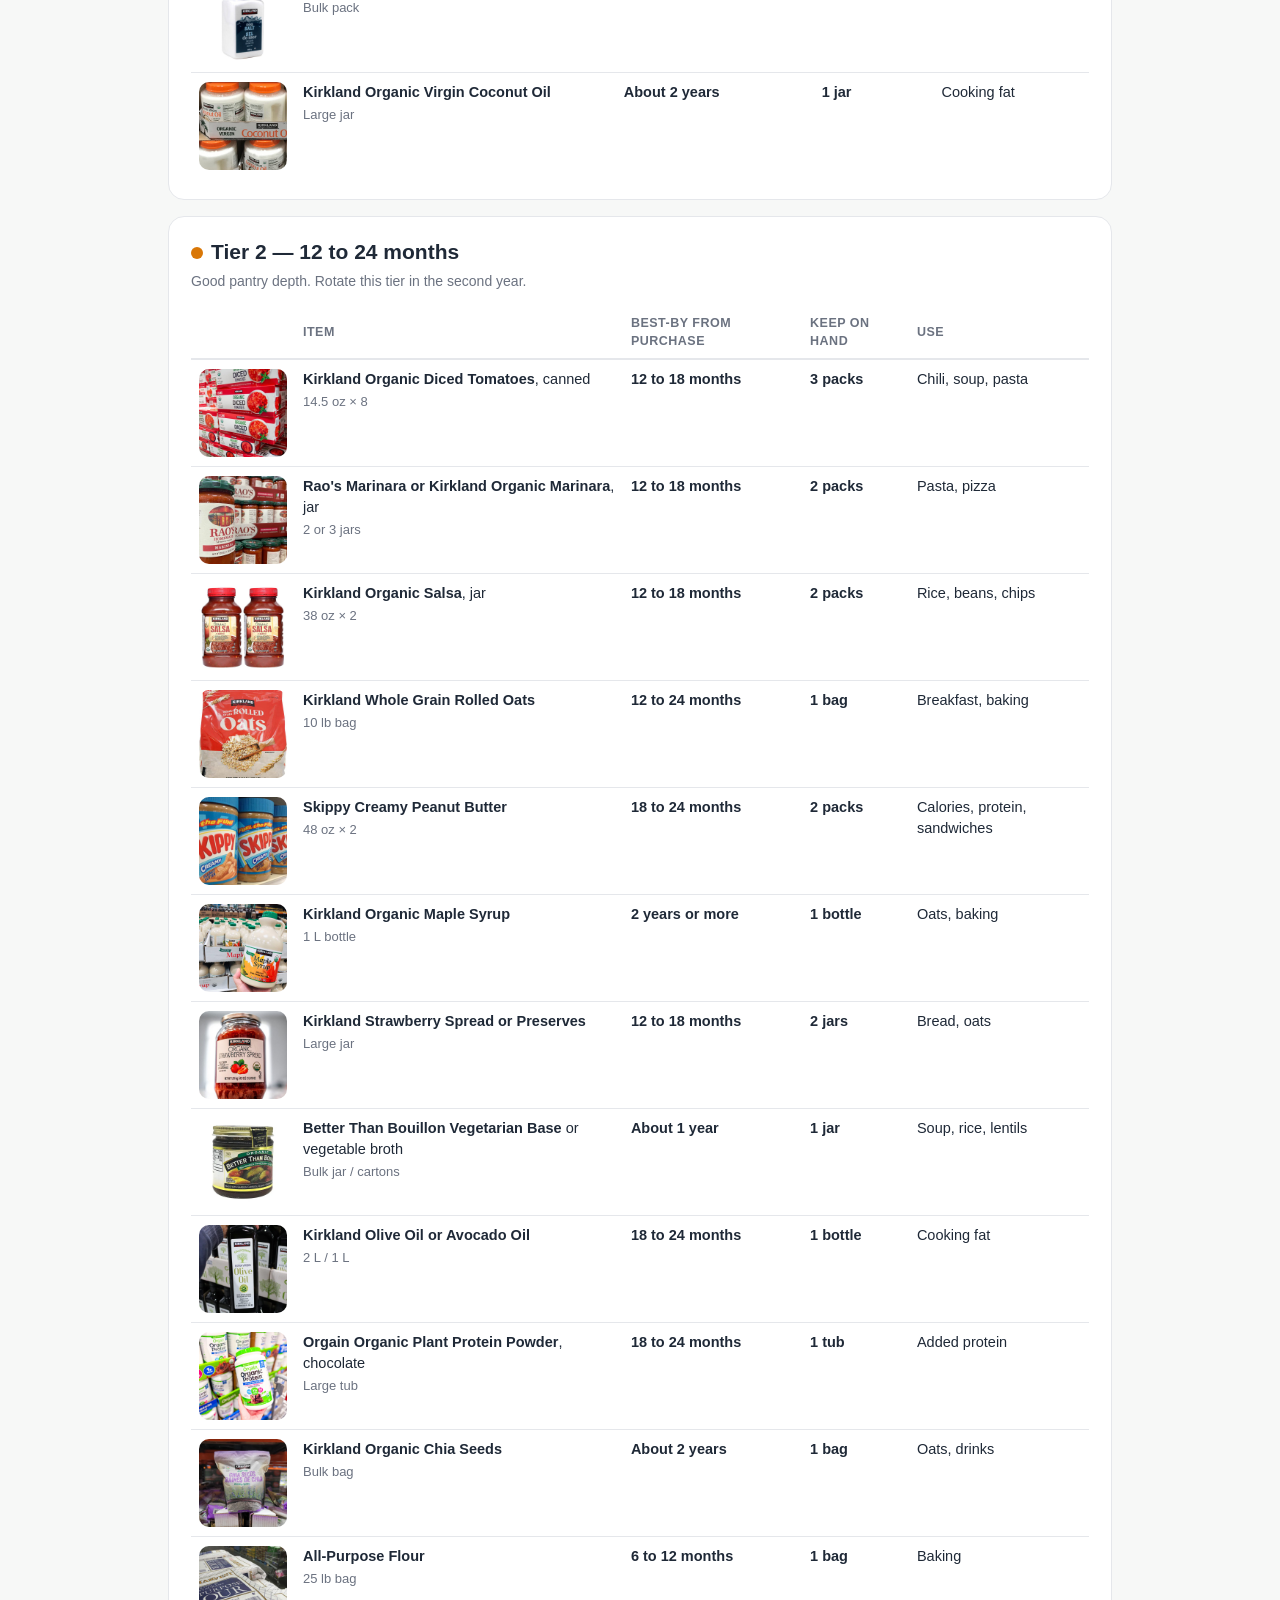
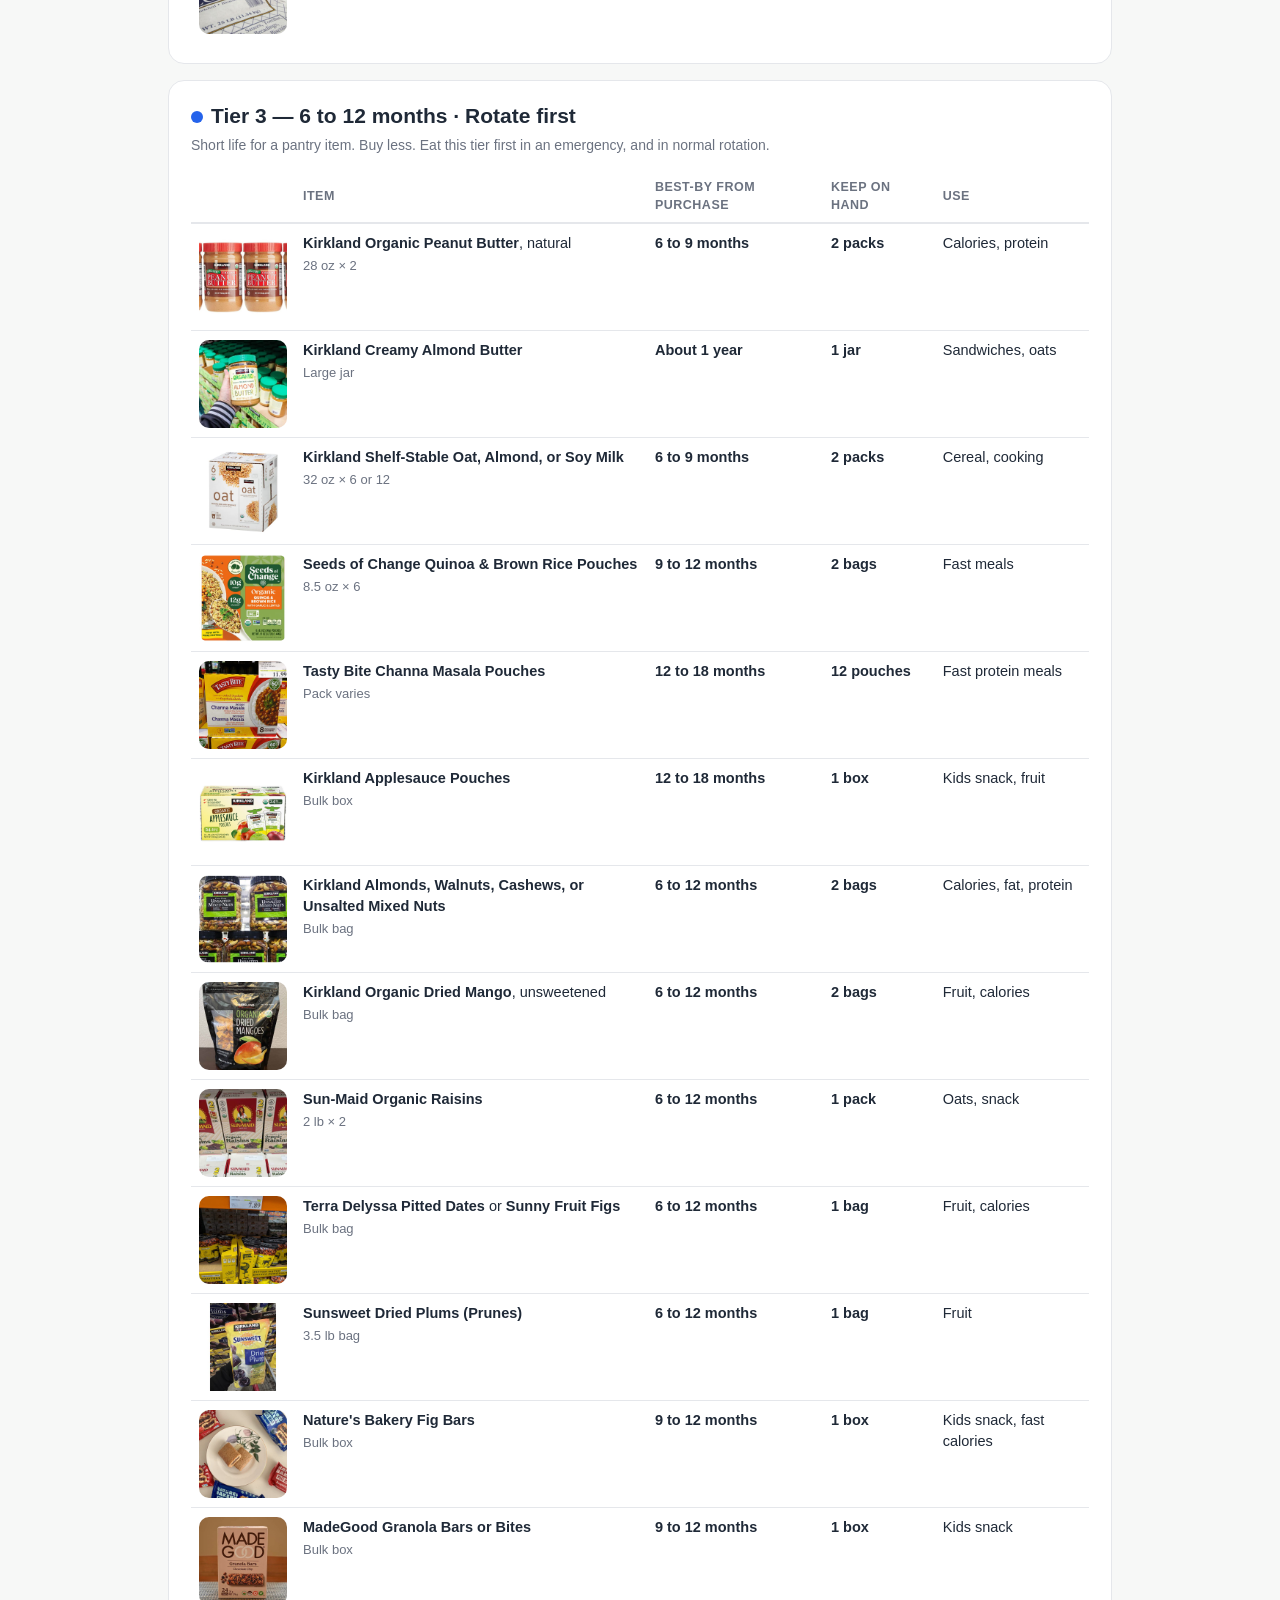
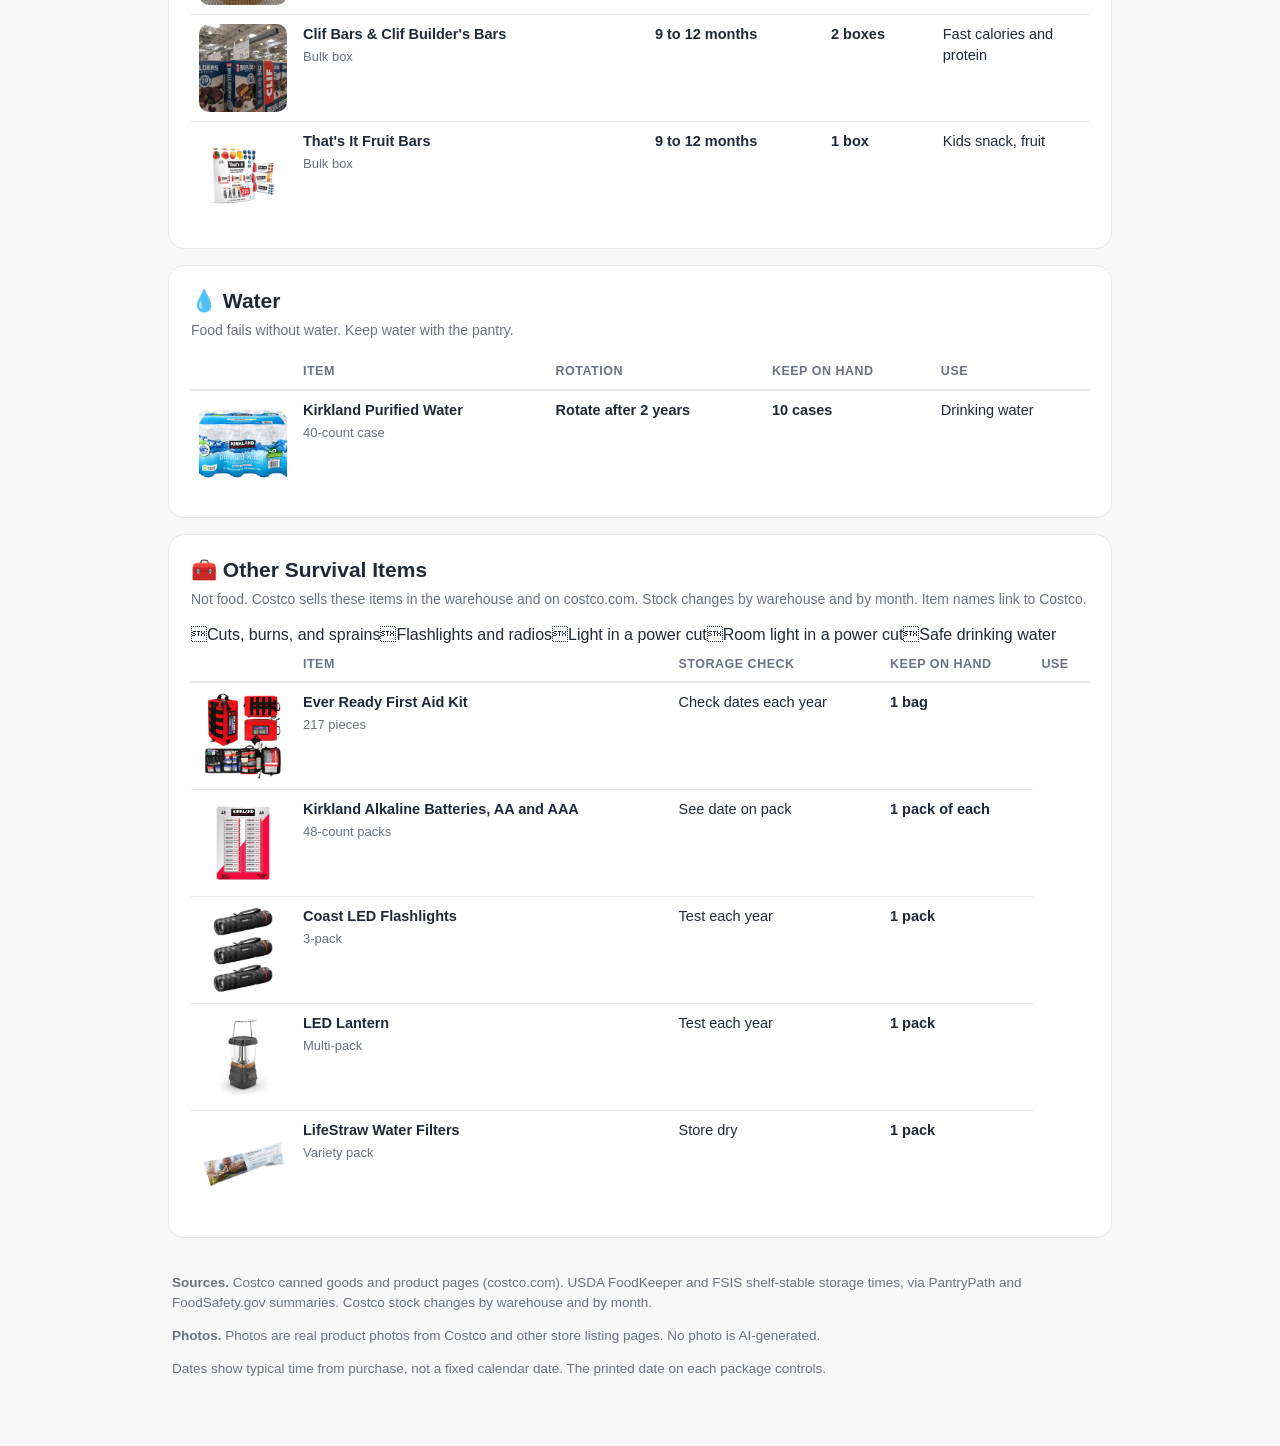
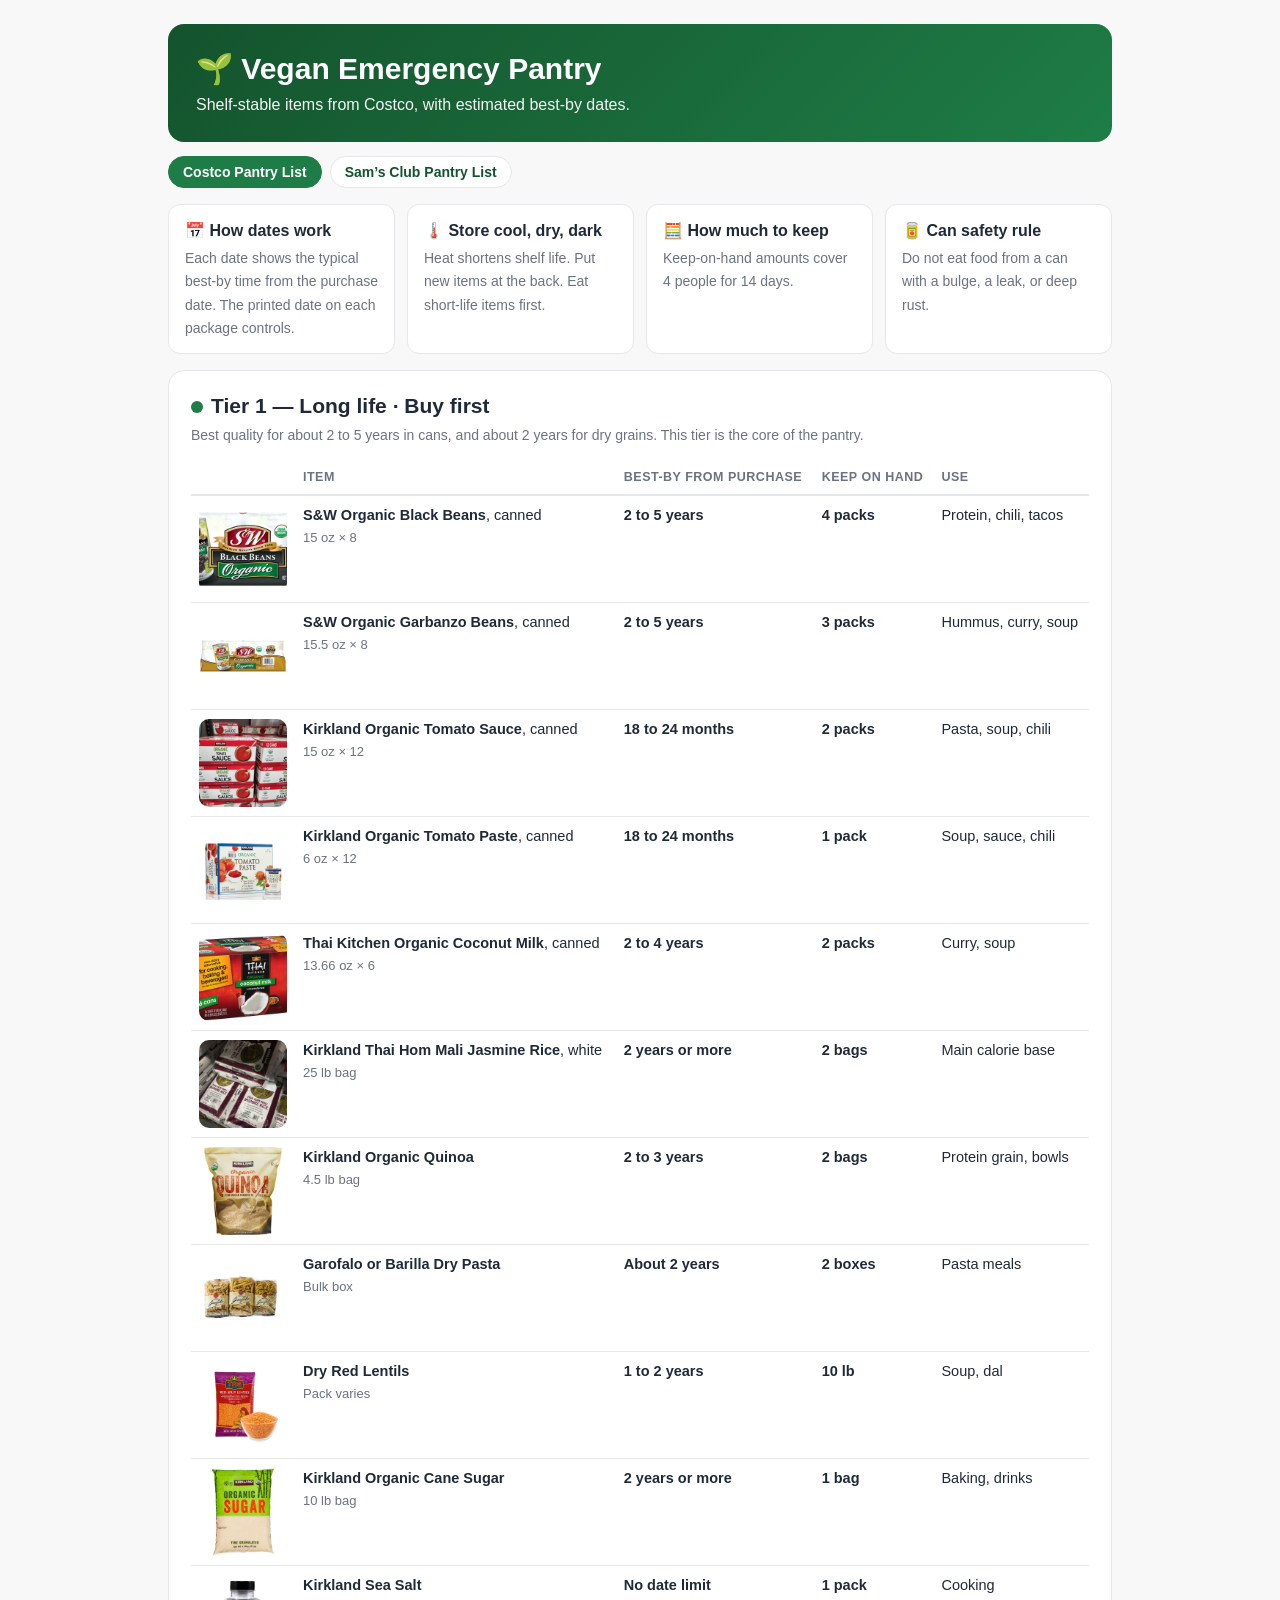
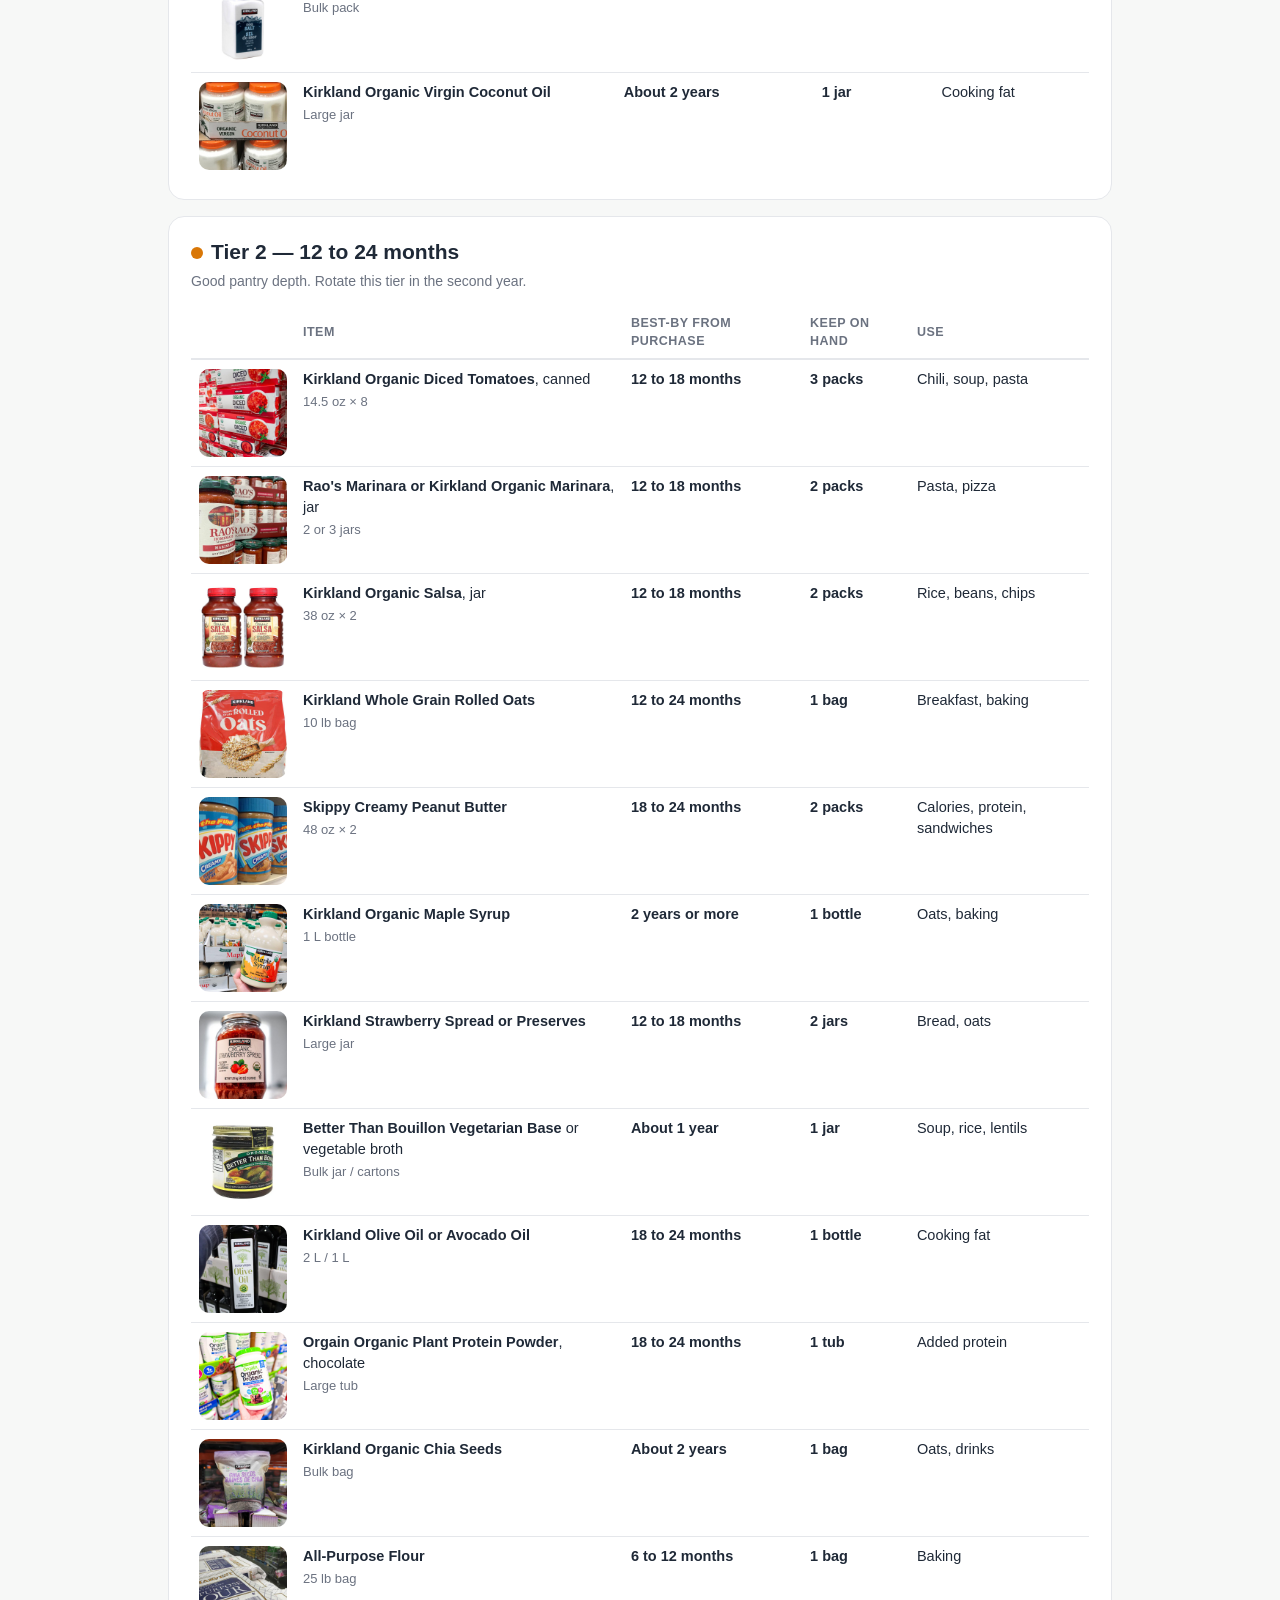
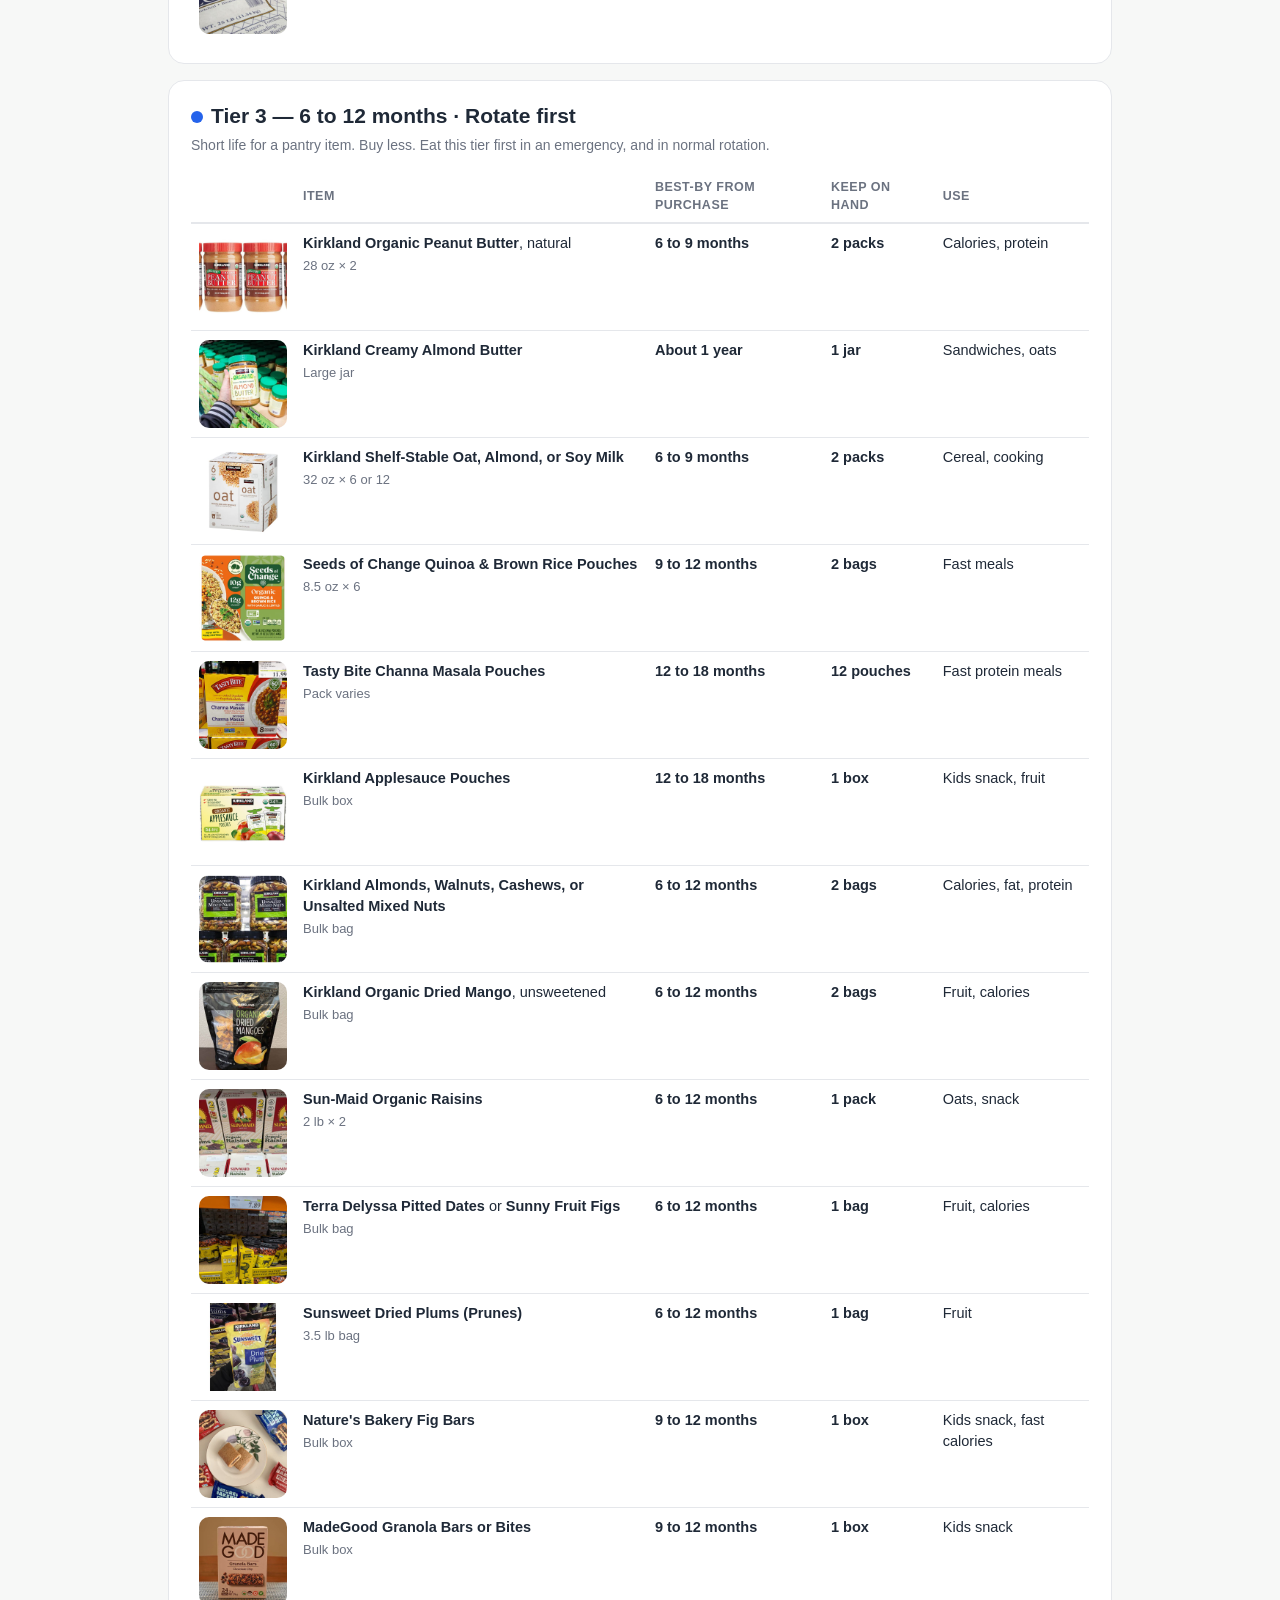
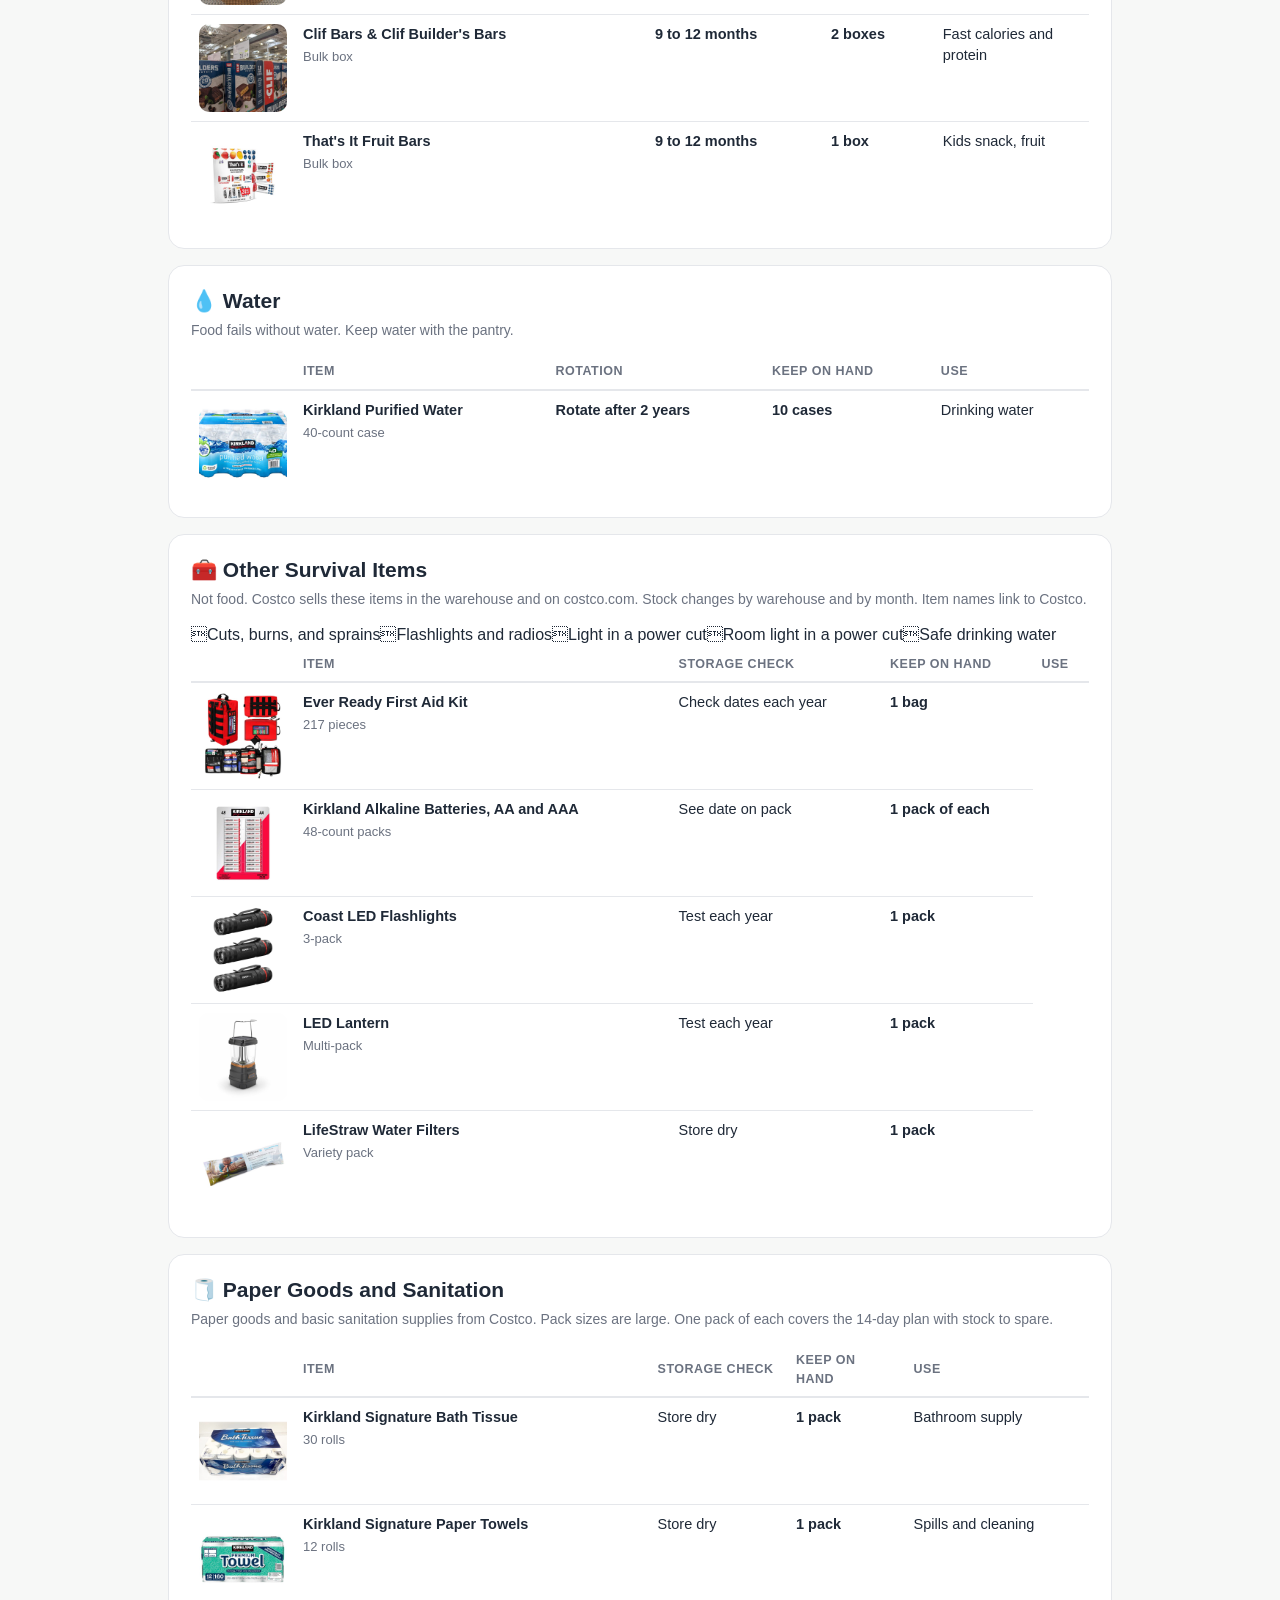
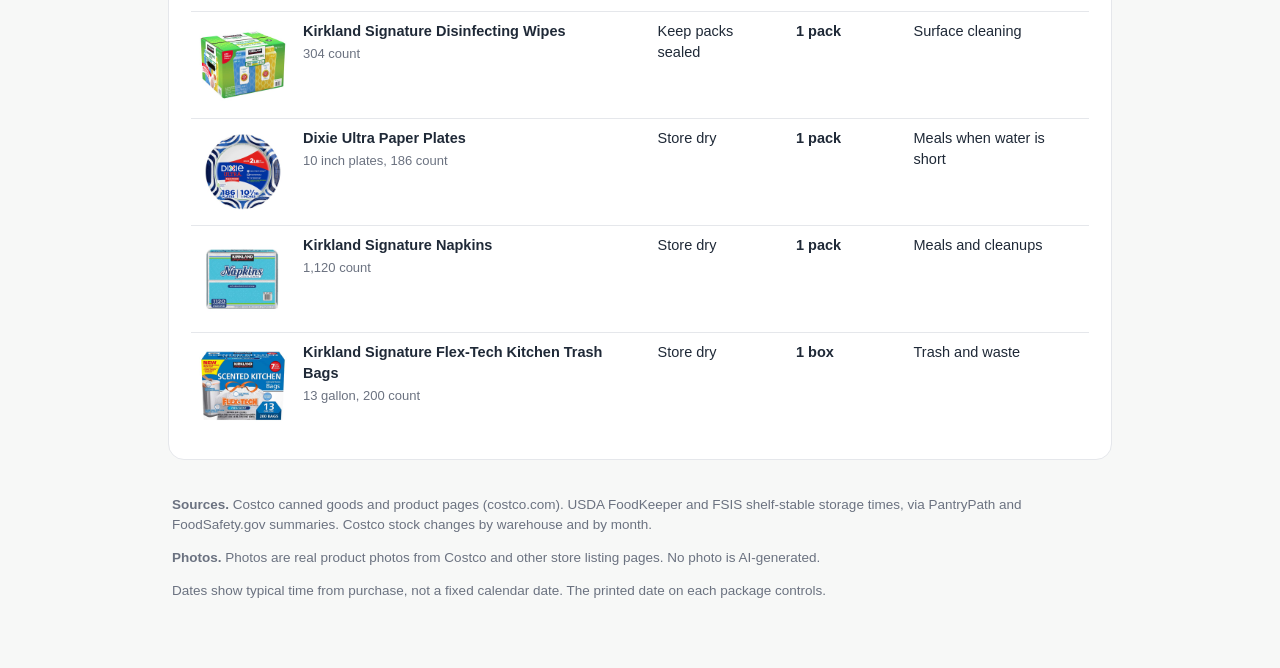
